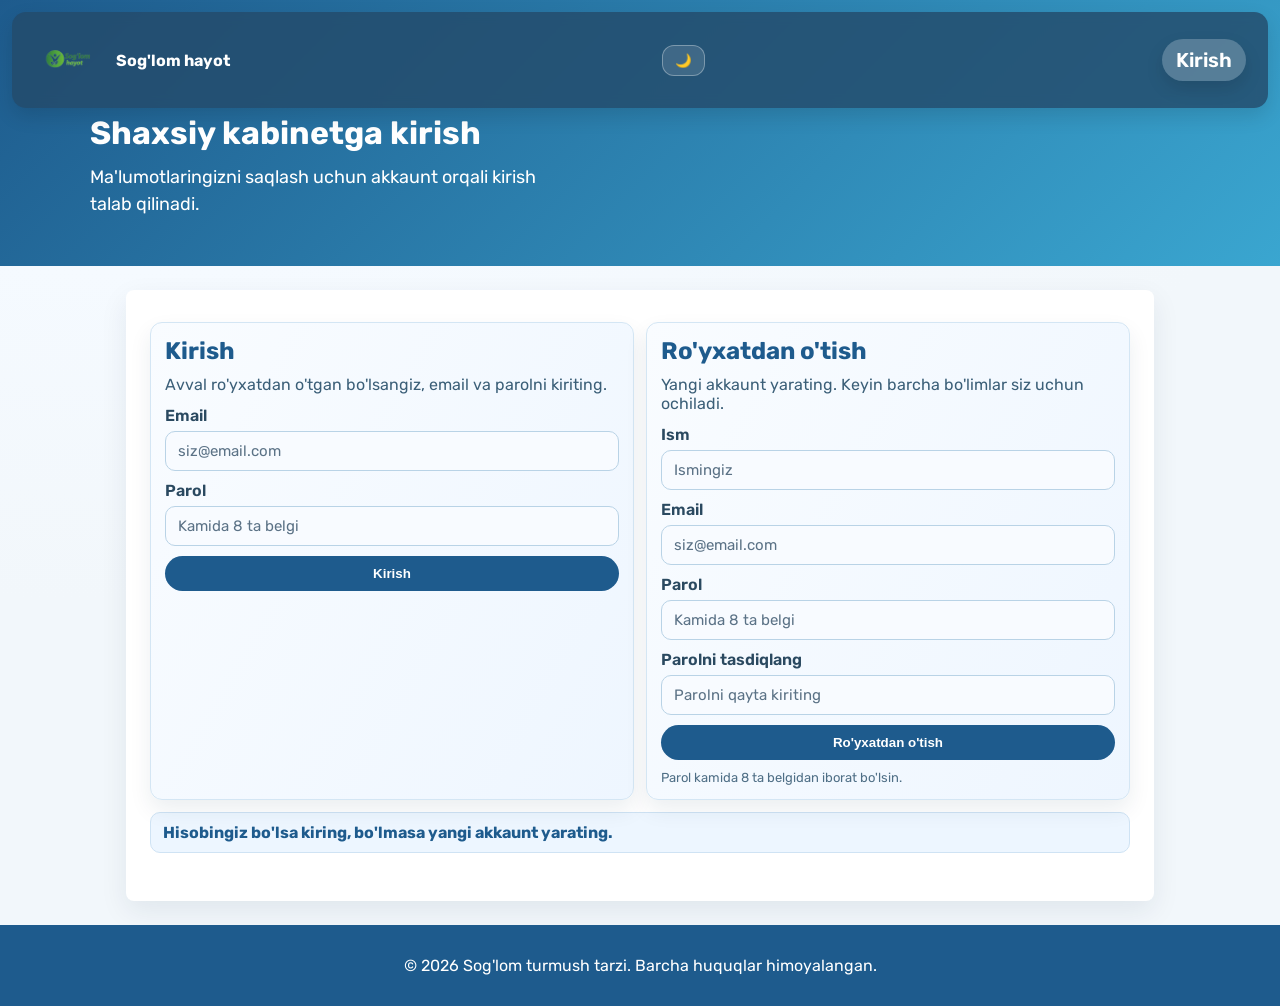
==== index.html @ 920c6bd7 "Initial commit: Sog'lom turmush tarzi veb-sayti" ====
﻿<!DOCTYPE html>
<html lang="uz">
<head>
    <meta charset="UTF-8">
    <meta name="viewport" content="width=device-width, initial-scale=1">
    <meta name="description" content="Sog'lom hayot uchun ovqatlanish, mashq, uyqu va kundalik odatlar bo'yicha amaliy yo'l-yo'riqlar.">
    <link rel="icon" href="images/logotip.png">
    <title>Sog'lom turmush tarzi</title>
    <link rel="stylesheet" href="css/style.css">
</head>
<body>

<!-- Header -->
<header class="hero-header">
    <nav class="navbar" aria-label="Asosiy navigatsiya">
        <a class="logo" href="index.html">
    <img class="logo-icon" src="images/logotip.png" alt="Sog'lom hayot">
    <span>Sog'lom hayot</span>
</a>
        <ul class="nav-links">
            <li><a href="maqsad.html">Maqsad</a></li>
            <li><a href="ovqatlanish.html">Ovqatlanish</a></li>
        <li><a href="mashqlar.html">Mashqlar</a></li>
        <li><a href="rejim.html">Rejim</a></li>
        <li><a href="aloqa.html">Aloqa</a></li>
    </ul>
</nav>
    <div class="hero-inner">
        <img class="header-logo" src="images/logotip.png" alt="Sog'lom turmush tarzi">
        <div class="hero-text">
            <h1>Salom! Sizga sog'lom turmush tarzini tanlashda yordam beramiz</h1>
            <p>Bu yerda siz ovqatlanish, mashqlar, uyqu rejimi va kundalik odatlarni tartibga solish bo'yicha aniq tavsiyalar topasiz.</p>
        </div>
    </div>
</header>

<!-- Hero / Kirish boâ€˜limi -->
<section class="hero">
    <h2>Bugundan sog'lom odatlarni boshlang</h2>
    <p>Qisqa, aniq va amaliy tavsiyalar orqali ovqatlanish, mashq, uyqu va kundalik rejimni bosqichma-bosqich yaxshilang.</p>
</section>

<!-- Personalizatsiya -->
<section class="personalize" id="personalize">
    <div class="personalize-head">
        <h2>Shaxsiy yo'l-yo'riq</h2>
        <p>Kundalik imkoniyatingizga qarab mini-reja tuzib beramiz.</p>
    </div>
    <form id="profileForm" class="profile-form">
        <label>
            Faollik darajasi
            <select id="pfActivity" required>
                <option value="low">Kam harakat</option>
                <option value="medium" selected>O'rtacha</option>
                <option value="high">Yuqori</option>
            </select>
        </label>
        <label>
            Asosiy maqsad
            <select id="pfGoal" required>
                <option value="general">Umumiy sog'liq</option>
                <option value="weight">Vazn nazorati</option>
                <option value="stamina">Chidamlilik</option>
                <option value="stress">Stressni kamaytirish</option>
            </select>
        </label>
        <label>
            Kunlik vaqt (daq.)
            <select id="pfMinutes" required>
                <option value="20">10-20</option>
                <option value="35" selected>20-40</option>
                <option value="50">40-60</option>
            </select>
        </label>
        <label>
            Mashq muhiti
            <select id="pfPlace" required>
                <option value="home" selected>Uy / hovli</option>
                <option value="outdoor">Ko'chada</option>
                <option value="gym">Zal</option>
            </select>
        </label>
        <button type="submit">Mini-rejani ko'rish</button>
    </form>
    <div id="profileResult" class="profile-result" aria-live="polite"></div>
</section>

<section class="quick-wins">
    <h2>Bugungi 3 qadam</h2>
    <p>Kichik harakatlar katta natija beradi. Belgilang va bajarilganini saqlang.</p>
    <ul class="quick-wins-list">
        <li><label><input type="checkbox" data-win="steps"> 10 000 qadam</label></li>
        <li><label><input type="checkbox" data-win="water"> 7-8 stakan suv</label></li>
        <li><label><input type="checkbox" data-win="move"> 20 daqiqa tez yurish/yengil mashq</label></li>
    </ul>
    <p id="quickWinsStatus" class="quick-wins-status" aria-live="polite"></p>
</section>

<section class="challenge">
    <div class="challenge-head">
        <h2>7 kunlik challenge</h2>
        <p>3 oddiy vazifa: suv, qadam, uyqu. Belgilang va ketma-ketlikni saqlang.</p>
    </div>
    <div class="challenge-body">
        <ul class="challenge-list" id="challengeList">
            <li><label><input type="checkbox" data-ch="water"> 6-8 stakan suv</label></li>
            <li><label><input type="checkbox" data-ch="steps"> 8 000+ qadam</label></li>
            <li><label><input type="checkbox" data-ch="sleep"> 7+ soat uyqu</label></li>
        </ul>
        <p id="challengeStatus" class="challenge-status" aria-live="polite"></p>
        <p class="challenge-note">Ketma-ketlik faqat bugungi kun uchun saqlanadi; har kuni qayta belgilang.</p>
    </div>
</section>

<section class="self-note">
    <h2>O'zimga xat</h2>
    <p>Motivatsiya uchun qisqa xat yozing. Ma'lumot faqat shu qurilmada saqlanadi.</p>
    <form id="selfNoteForm" class="self-note-form">
        <textarea id="selfNoteText" rows="4" placeholder="Masalan: Nega boshlaganingizni eslating..." required></textarea>
        <button type="submit">Saqlash</button>
    </form>
    <p id="selfNoteStatus" class="self-note-status" aria-live="polite"></p>
</section>

<section class="home-stats">
    <h2>Asosiy yo'nalishlar</h2>
    <div class="stats-grid">
        <article class="stat-card">
            <strong>4 ta</strong>
            <span>Asosiy bo'lim: maqsad, ovqatlanish, mashqlar, rejim</span>
        </article>
        <article class="stat-card">
            <strong>Kundalik</strong>
            <span>Qo'llashga mos kichik qadamlar va tavsiyalar</span>
        </article>
        <article class="stat-card">
            <strong>Shaxsiy</strong>
            <span>Kalkulyator va trackerlar orqali individual yo'nalish</span>
        </article>
    </div>
</section>

<!-- Sayt haqida -->
<section class="about">
    <h2>Sayt haqida</h2>
    <p>
        Ushbu sayt sog'lom turmush tarzini kengroq tushunishingiz va hayotingizni yaxshilashga yordam berish uchun yaratilgan.
        Bu yerda foydalanuvchilar to'g'ri ovqatlanish, samarali mashqlar, kuchli rejim va boshqariladigan stress haqida aniq,
        amaliy tavsiyalar oladilar.
    </p>
    <p>
        Saytning foydali tomoni shundaki, u nafaqat motivatsiya beradi, balki kundalik hayotingizga qo'llash mumkin bo'lgan
        oddiy va real qadamlarni ham ko'rsatadi. Maqsad, ovqatlanish, mashqlar va rejim bo'limlari orqali siz o'zingiz uchun mos
        rejani tanlashingiz, sog'lom odatlarni shakllantirishingiz va o'z natijalaringizni kuzatishingiz mumkin.
    </p>
    <p>
        Ushbu platformadan foydalanishning asosiy sabablari:
        foydangiz uchun zarur bo'lgan ma'lumotlar bitta joyda jamlangan,
        muntazam yondashuv yordamida energiya, kayfiyat va uyqu sifati yaxshilanadi,
        stress kamayadi va sog'likni nazorat qilish osonlashadi.
    </p>
</section>

<!-- Saytning imkoniyatlari -->
<section class="features">
    <h2>Tezkor bo'limlar</h2>
    <div class="quick-grid">
        <a class="quick-card" href="maqsad.html">
            <h3>Maqsad</h3>
            <p>Shiorlar, baholash va motivatsiya vositalari.</p>
        </a>
        <a class="quick-card" href="ovqatlanish.html">
            <h3>Ovqatlanish</h3>
            <p>Katta ovqat bazasi, kaloriya va porsiya hisoblari.</p>
        </a>
        <a class="quick-card" href="mashqlar.html">
            <h3>Mashqlar</h3>
            <p>Kundalik mashq ketma-ketligi va yugurish trekeri.</p>
        </a>
        <a class="quick-card" href="rejim.html">
            <h3>Rejim</h3>
            <p>Kunlik reja va shaxsiy vazifalarni boshqarish.</p>
        </a>
    </div>
</section>

<!-- Sayt maqsadi -->
<section class="goal">
    <h2>Saytning maqsadi</h2>
    <p>
        Yoshlar va keng jamoatchilik orasida sog'lom turmush tarzini targ'ib qilish,
        foydali odatlarni shakllantirish va sog'liqni mustahkamlash.
    </p>
    <div class="cta-row">
        <a href="ovqatlanish.html">Ovqatlanishni boshlash</a>
        <a href="mashqlar.html">Bugungi mashqni tanlash</a>
    </div>
</section>

<!-- Footer -->
<footer>
    <p>&copy; 2026 Sog'lom turmush tarzi. Barcha huquqlar himoyalangan.</p>
    <p class="trust-note">Ma'lumotlaringiz faqat qurilmangizda saqlanadi, hech qayerga yuborilmaydi.</p>
</footer>

<script src="js/auth.js"></script>
<script>
    Auth.requireAuth();
    Auth.mountNavbarAuth();
    Auth.markActiveNav();

    // Quick wins
    (function () {
        const storageKey = "soglom_quick_wins";
        const statusEl = document.getElementById("quickWinsStatus");
        const checks = document.querySelectorAll("[data-win]");
        if (!checks.length) return;
        function safeRead() {
            try {
                return JSON.parse(localStorage.getItem(storageKey) || "{}");
            } catch (error) {
                statusEl.textContent = "Brauzer saqlashga ruxsat bermadi.";
                return {};
            }
        }
        function safeWrite(data) {
            try {
                localStorage.setItem(storageKey, JSON.stringify(data));
            } catch (error) {
                statusEl.textContent = "Mahalliy saqlash o'chirilgan.";
            }
        }
        const saved = safeRead();
        checks.forEach((c) => {
            c.checked = !!saved[c.dataset.win];
            c.addEventListener("change", () => {
                saved[c.dataset.win] = c.checked;
                safeWrite(saved);
                const done = Object.values(saved).filter(Boolean).length;
                statusEl.textContent = done === checks.length ? "Zo'r! Bugungi reja bajarildi." : `${done}/${checks.length} bajarildi.`;
            });
        });
        const done = Object.values(saved).filter(Boolean).length;
        statusEl.textContent = done ? `${done}/${checks.length} bajarildi.` : "Boshladik!";
    })();

    // Personalizatsiya
    (function () {
        const form = document.getElementById("profileForm");
        const resultEl = document.getElementById("profileResult");
        if (!form || !resultEl) return;
        const storageKey = "soglom_profile";

        function safeRead() {
            try {
                return JSON.parse(localStorage.getItem(storageKey) || "null");
            } catch {
                return null;
            }
        }
        function safeWrite(data) {
            try {
                localStorage.setItem(storageKey, JSON.stringify(data));
            } catch {
                /* saqlash bloklangan bo'lsa jim turamiz */
            }
        }

        const buckets = {
            office: {
                title: "Ofis/uy sharoiti, vaqt kam",
                wins: ["Har 60 daqiqada 2 daqiqa yurish/cho'zilish", "10-12kq suv (1 stakan har soat)", "Kechqurun 5 daqiqa nafas mashqi"],
                focus: "20-30 daqiqa uy mashqlari va stol yonida stretching",
                links: ["mashqlar.html", "rejim.html"]
            },
            runner: {
                title: "Chidamlilik va yugurish",
                wins: ["Interval yugurish 15-25 daqiqa", "5 daqiqa kuch bloki (squat/push-up)", "Suv va elektrolit balansini kuzatish"],
                focus: "Haftasiga 4 kun yugurish + kuch bloki",
                links: ["mashqlar.html", "ovqatlanish.html"]
            },
            weight: {
                title: "Vazn nazorati",
                wins: ["Har ovqatda oqsil + sabzavot", "Shirinlikni haftada 2 martadan oshirmaslik", "20-30 daqiqa tez yurish/yengil yugurish"],
                focus: "Kaloriya nazorati + barqaror yurish",
                links: ["ovqatlanish.html", "mashqlar.html"]
            },
            stress: {
                title: "Stressni kamaytirish",
                wins: ["Kechqurun 10 daqiqa nafas/meditatsiya", "Ertalab 8-10 daqiqa cho'zilish", "Uyqudan 1 soat oldin ekran yo'q"],
                focus: "Yengil kardio + cho'zilish + uyqu gigiyenasi",
                links: ["rejim.html", "mashqlar.html"]
            },
            general: {
                title: "Umumiy sog'liq",
                wins: ["7-8 soat uyqu", "Kuniga 7-8 stakan suv", "Kundalik 25-35 daqiqa aralash mashq"],
                focus: "Muvozanatli ovqatlanish va aralash yuklama",
                links: ["maqsad.html", "ovqatlanish.html", "mashqlar.html"]
            }
        };

        function pickProfile(data) {
            const minutes = Number(data.minutes || 35);
            const goal = data.goal;
            const activity = data.activity;
            if (goal === "weight") return "weight";
            if (goal === "stamina" && minutes >= 30) return "runner";
            if (goal === "stress") return "stress";
            if (activity === "low" && minutes <= 25) return "office";
            return "general";
        }

        function render(profileKey, data) {
            const p = buckets[profileKey] || buckets.general;
            const list = p.wins.map((w) => `<li>${w}</li>`).join("");
            const links = p.links
                .map((href) => `<a class="profile-link" href="${href}">${href.replace(".html", "")}</a>`)
                .join(" ");
            resultEl.innerHTML =
                `<div class="profile-card">` +
                `<p class="profile-badge">${p.title}</p>` +
                `<p><strong>Asosiy fokus:</strong> ${p.focus}</p>` +
                `<p><strong>Bugungi mini-maqsadlar:</strong></p>` +
                `<ul>${list}</ul>` +
                `<p class="profile-links">${links}</p>` +
                `</div>`;
        }

        const saved = safeRead();
        if (saved) {
            form.pfActivity.value = saved.activity;
            form.pfGoal.value = saved.goal;
            form.pfMinutes.value = saved.minutes;
            form.pfPlace.value = saved.place;
            render(saved.profile, saved);
        }

        form.addEventListener("submit", (e) => {
            e.preventDefault();
            const data = {
                activity: form.pfActivity.value,
                goal: form.pfGoal.value,
                minutes: form.pfMinutes.value,
                place: form.pfPlace.value
            };
            const profile = pickProfile(data);
            const payload = { ...data, profile };
            safeWrite(payload);
            render(profile, data);
        });
    })();

    // 7 kunlik challenge (kunlik reset)
    (function () {
        const list = document.getElementById("challengeList");
        const statusEl = document.getElementById("challengeStatus");
        if (!list || !statusEl) return;
        const key = "soglom_challenge_today";

        function todayKey() {
            const d = new Date();
            return `${d.getFullYear()}-${String(d.getMonth() + 1).padStart(2, "0")}-${String(d.getDate()).padStart(2, "0")}`;
        }

        function safeRead() {
            try {
                return JSON.parse(localStorage.getItem(key) || "null");
            } catch {
                return null;
            }
        }
        function safeWrite(data) {
            try {
                localStorage.setItem(key, JSON.stringify(data));
            } catch {
                /* ignore */
            }
        }

        const saved = safeRead();
        const today = todayKey();
        const state = saved && saved.date === today ? saved.data : {};

        const items = list.querySelectorAll("[data-ch]");
        function render() {
            const done = Object.values(state).filter(Boolean).length;
            statusEl.textContent = done === items.length ? "Zo'r! Bugungi challenge bajarildi." : `${done}/${items.length} bajarildi.`;
        }
        items.forEach((item) => {
            item.checked = !!state[item.dataset.ch];
            item.addEventListener("change", () => {
                state[item.dataset.ch] = item.checked;
                safeWrite({ date: today, data: state });
                render();
            });
        });
        render();
    })();

    // O'zimga xat
    (function () {
        const form = document.getElementById("selfNoteForm");
        const textEl = document.getElementById("selfNoteText");
        const statusEl = document.getElementById("selfNoteStatus");
        if (!form || !textEl || !statusEl) return;
        const key = "soglom_self_note";
        try {
            const saved = localStorage.getItem(key);
            if (saved) {
                textEl.value = saved;
                statusEl.textContent = "Saqlangan xat yuklandi.";
            }
        } catch {
            statusEl.textContent = "Mahalliy saqlash o'chirilgan.";
        }
        form.addEventListener("submit", (e) => {
            e.preventDefault();
            try {
                localStorage.setItem(key, textEl.value.trim());
                statusEl.textContent = "Saqlandi.";
            } catch {
                statusEl.textContent = "Saqlash imkoni yo'q.";
            }
        });
    })();
</script>
</body>
</html>
---- css/style.css ----
/* Umumiy uslublar */
@import url('https://fonts.googleapis.com/css2?family=Rubik:wght@400;600;700&display=swap');

body {
    font-family: "Rubik", Arial, sans-serif;
    margin: 0;
    padding-top: 0;
    background: radial-gradient(1200px 600px at 10% 0%, #eaf3fb 0%, #f5faff 45%, #f2f7fb 100%);
    color: #1c2a36;
}

.theme-dark body,
body.theme-dark {
    background: #0f1824;
    color: #f1f5f9;
}

.theme-dark section,
body.theme-dark section {
    background-color: #121e2b;
    box-shadow: 0 10px 28px rgba(0, 0, 0, 0.4);
    border-color: #1f2d3a;
}

.theme-dark header,
body.theme-dark header {
    background: linear-gradient(135deg, #143b60, #0f2a46);
}

.theme-dark .hero,
body.theme-dark .hero {
    background: linear-gradient(120deg, #1b2c42 0%, #152232 100%);
}

.theme-dark footer,
body.theme-dark footer {
    background-color: #102036;
}

header {
    background: linear-gradient(135deg, #1e5b8d, #3aa6d0);
    color: white;
    padding: 90px 20px 32px;
    text-align: center;
    position: relative;
    overflow: hidden;
}

header h1 {
    margin: 38px 0 0;
}

.hero-header {
    padding: 90px 20px 48px;
}

.hero-inner {
    max-width: 1100px;
    margin: 0 auto;
    display: grid;
    grid-template-columns: 1fr 1.2fr;
    gap: 28px;
    align-items: center;
    padding-top: 24px;
    text-align: left;
}

.header-logo {
    width: 480px;
    height: auto;
    display: inline-block;
    filter: drop-shadow(0 8px 18px rgba(0, 0, 0, 0.18));
}

.hero-text h1 {
    margin: 0 0 12px;
    font-size: 32px;
}

.hero-text p {
    margin: 0;
    font-size: 18px;
    line-height: 1.5;
}

/* NAVBAR */
.navbar {
    display: flex;
    justify-content: space-between;
    align-items: center;
    background-color: rgba(36, 75, 107, 0.82);
    padding: 12px 22px;
    box-shadow: 0 8px 20px rgba(0, 0, 0, 0.12);
    position: absolute;
    top: 12px;
    left: 12px;
    right: 12px;
    margin: 0;
    border-radius: 14px;
    backdrop-filter: blur(6px);
}

.logo {
    display: flex;
    align-items: center;
    color: white;
    font-weight: 700;
    gap: 10px;
    text-decoration: none;
}

.logo-icon {
    width: 72px;
    height: auto;
}

.nav-links {
    list-style: none;
    display: flex;
    margin: 0;
    padding: 0;
    align-items: center;
}

.nav-theme-toggle {
    border: 1px solid rgba(255, 255, 255, 0.32);
    border-radius: 12px;
    padding: 7px 12px;
    background: rgba(255, 255, 255, 0.12);
    color: #fff;
    font-weight: 700;
    cursor: pointer;
    margin-right: 10px;
}

.nav-theme-toggle:hover {
    background: rgba(255, 255, 255, 0.18);
}

.nav-toggle {
    display: none;
    flex-direction: column;
    gap: 5px;
    width: 44px;
    height: 44px;
    justify-content: center;
    align-items: center;
    border: 1px solid rgba(255, 255, 255, 0.32);
    border-radius: 12px;
    background: rgba(255, 255, 255, 0.1);
    cursor: pointer;
    box-shadow: 0 6px 14px rgba(0, 0, 0, 0.12);
}

.nav-toggle span {
    display: block;
    width: 22px;
    height: 2px;
    background: #fff;
    border-radius: 2px;
}

.nav-links li {
    margin-left: 15px;
}

.nav-links a {
    text-decoration: none;
    color: white;
    font-weight: 600;
    font-size: 20px;
    padding: 9px 14px;
    border-radius: 999px;
    transition: background-color 0.2s ease, transform 0.2s ease;
}

.nav-links a:hover {
    background-color: rgba(255, 255, 255, 0.16);
    transform: translateY(-1px);
}

.nav-links a.active {
    background-color: rgba(255, 255, 255, 0.22);
    box-shadow: 0 8px 18px rgba(0, 0, 0, 0.12);
}


.nav-user-badge {
    display: inline-flex;
    align-items: center;
    padding: 7px 12px;
    border-radius: 999px;
    background: rgba(255, 255, 255, 0.15);
    border: 1px solid rgba(255, 255, 255, 0.22);
    color: #fff;
    font-weight: 700;
    line-height: 1;
    box-shadow: 0 6px 14px rgba(0, 0, 0, 0.12);
}

.nav-logout-btn {
    border: 1px solid rgba(255, 255, 255, 0.42);
    border-radius: 999px;
    padding: 7px 12px;
    background: rgba(255, 255, 255, 0.96);
    color: #1b527d;
    font-weight: 700;
    cursor: pointer;
    line-height: 1;
    box-shadow: 0 6px 14px rgba(0, 0, 0, 0.12);
    transition: background-color 0.2s ease, transform 0.2s ease, box-shadow 0.2s ease;
}

.nav-logout-btn:hover {
    background: #e7f3ff;
    transform: translateY(-1px);
    box-shadow: 0 8px 18px rgba(0, 0, 0, 0.16);
}

#authNavItem {
    display: inline-flex;
    align-items: center;
    gap: 8px;
}

.hero {
    background: linear-gradient(120deg, #e9f3ff 0%, #d8ecfb 100%);
    padding: 32px 24px;
    text-align: center;
}
.hero h2 {
    margin-bottom: 10px;
    font-size: 32px;
}

.hero p {
    font-size: 18px;
    max-width: 760px;
    margin: 0 auto;
}

/* Form controls: umumiy ko'rinish va fokus kontrasti */
input,
select,
textarea {
    color: #123250;
}

input:focus,
select:focus,
textarea:focus {
    outline: 2px solid #1e5b8d;
    outline-offset: 1px;
    border-color: #1e5b8d;
}

input::placeholder,
textarea::placeholder {
    color: #5b7286;
}

body.theme-dark input,
body.theme-dark select,
body.theme-dark textarea {
    color: #e8edf5;
}

body.theme-dark input:focus,
body.theme-dark select:focus,
body.theme-dark textarea:focus {
    outline: 2px solid #5cb6ff;
    border-color: #5cb6ff;
}

body.theme-dark input::placeholder,
body.theme-dark textarea::placeholder {
    color: #9bb0c9;
}

body.theme-dark .hero h2,
body.theme-dark .hero p {
    color: #e8edf5;
}

/* About / Features / Goal */
section {
    padding: 32px 24px;
    margin: 24px auto;
    background-color: white;
    border-radius: 8px;
    max-width: 980px;
    box-shadow: 0 10px 28px rgba(13, 44, 64, 0.08);
}

section h2 {
    margin-bottom: 10px;
    color: #1e5b8d;
}

section ul {
    padding-left: 20px;
}

section ul li {
    margin-bottom: 5px;
}

/* Personalizatsiya bloki */
.personalize {
    background: linear-gradient(120deg, #f7fbff, #eef5ff);
}
.personalize-head p {
    margin: 6px 0 12px;
    color: #35576f;
}
.profile-form {
    display: grid;
    grid-template-columns: repeat(2, minmax(220px, 1fr));
    gap: 12px;
    margin-bottom: 12px;
}
.profile-form button {
    grid-column: 1 / -1;
    justify-self: start;
    border: none;
    border-radius: 999px;
    padding: 11px 18px;
    background: linear-gradient(135deg, #1e5b8d, #2a7db7);
    color: #fff;
    font-weight: 700;
    cursor: pointer;
}
.profile-result {
    min-height: 80px;
}
.profile-card {
    padding: 14px;
    border: 1px solid #d1e4f3;
    border-radius: 12px;
    background: #fff;
    box-shadow: 0 8px 18px rgba(16, 52, 77, 0.08);
}
.profile-card ul {
    margin: 6px 0 10px;
    padding-left: 18px;
}
.profile-badge {
    display: inline-block;
    margin: 0 0 6px;
    padding: 6px 10px;
    border-radius: 999px;
    background: #e6f1fb;
    color: #1e5b8d;
    font-weight: 700;
}
.profile-links {
    display: flex;
    gap: 8px;
    flex-wrap: wrap;
}
.profile-link {
    display: inline-block;
    padding: 6px 10px;
    border-radius: 999px;
    background: #1e5b8d;
    color: #fff;
    text-decoration: none;
    font-weight: 700;
}
.profile-link:hover {
    background: #16486f;
}

/* Mashq reja bloki */
.workout-plan {
    background: #f7fbff;
}
.workout-form {
    display: grid;
    grid-template-columns: repeat(2, minmax(220px, 1fr));
    gap: 12px;
    margin: 10px 0 12px;
}
.wp-lowimpact {
    display: flex;
    align-items: center;
    gap: 8px;
    font-weight: 600;
    color: #2f4b63;
}
.workout-form button {
    grid-column: 1 / -1;
    border: none;
    border-radius: 999px;
    padding: 10px 16px;
    background: linear-gradient(135deg, #1e5b8d, #2a7db7);
    color: #fff;
    font-weight: 700;
    cursor: pointer;
}
.workout-result {
    min-height: 90px;
}
.workout-card {
    padding: 14px;
    border: 1px solid #d4e5f3;
    border-radius: 12px;
    background: #fff;
    box-shadow: 0 8px 18px rgba(16, 52, 77, 0.08);
}

/* Safety */
.safety {
    background: #fff8f3;
}
.safety-list {
    margin: 8px 0 8px;
    padding-left: 20px;
    color: #3c2a1f;
}
.safety-note {
    margin: 0;
    font-weight: 700;
    color: #8b3b1e;
}

.contact-list {
    list-style: none;
    padding-left: 0;
    margin: 0;
    display: grid;
    gap: 12px;
}

.contact-item {
    display: flex;
    align-items: center;
    flex-wrap: wrap;
    gap: 12px;
    padding: 12px 14px;
    border-radius: 14px;
    border: 1px solid #d9e7f5;
    background: linear-gradient(120deg, #f8fbff 0%, #eef6ff 100%);
    box-shadow: 0 8px 20px rgba(10, 48, 74, 0.08);
    transition: transform 0.2s ease, box-shadow 0.2s ease, border-color 0.2s ease;
}

.contact-item:hover {
    transform: translateY(-2px);
    border-color: #b8d3eb;
    box-shadow: 0 12px 24px rgba(10, 48, 74, 0.14);
}

.contact-icon {
    width: 38px;
    height: 38px;
    border-radius: 50%;
    display: inline-flex;
    align-items: center;
    justify-content: center;
    color: #fff;
    box-shadow: 0 8px 18px rgba(0, 0, 0, 0.16);
    transition: transform 0.2s ease, box-shadow 0.2s ease;
}

.contact-icon svg {
    width: 18px;
    height: 18px;
    fill: currentColor;
}

.contact-item:hover .contact-icon {
    transform: translateY(-2px) scale(1.04);
    box-shadow: 0 10px 22px rgba(0, 0, 0, 0.22);
}

.contact-label {
    min-width: 90px;
    font-weight: 700;
    color: #244b6b;
}

.contact-link {
    color: #125184;
    font-weight: 600;
    text-decoration: none;
    border-bottom: 1px solid transparent;
    overflow-wrap: anywhere;
    transition: color 0.2s ease, border-color 0.2s ease;
}

.contact-link:hover {
    color: #0a3d66;
    border-color: #0a3d66;
}

body.theme-dark .contact-link {
    color: #8ecbff;
}
body.theme-dark .contact-link:hover {
    color: #b8dfff;
    border-color: #b8dfff;
}

.email-icon {
    background: linear-gradient(135deg, #ef4444, #f97316);
}

.telegram-icon {
    background: linear-gradient(135deg, #27a5e7, #1d77d4);
}

.instagram-icon {
    background: linear-gradient(135deg, #f9ce34, #ee2a7b 52%, #6228d7);
}

.feedback-section {
    max-width: 980px;
}

.feedback-intro {
    margin-bottom: 14px;
    color: #34566f;
}

.feedback-form {
    display: grid;
    grid-template-columns: repeat(2, minmax(220px, 1fr));
    gap: 12px;
}

.feedback-form label {
    display: flex;
    flex-direction: column;
    gap: 6px;
    font-weight: 600;
    color: #27475f;
}

.feedback-form input,
.feedback-form select,
.feedback-form textarea {
    border: 1px solid #bad2e5;
    border-radius: 10px;
    padding: 10px 12px;
    font-size: 15px;
    font-family: inherit;
    background: #f8fbff;
}

.feedback-form textarea {
    resize: vertical;
    min-height: 130px;
}

body.theme-dark input,
body.theme-dark select,
body.theme-dark textarea {
    background: #0f1b29;
    color: #e8edf5;
    border-color: #2c3d52;
}
body.theme-dark input::placeholder,
body.theme-dark textarea::placeholder {
    color: #9bb0c9;
}

.feedback-full {
    grid-column: 1 / -1;
}

.feedback-form button {
    border: none;
    border-radius: 999px;
    padding: 11px 20px;
    background: linear-gradient(135deg, #1e5b8d, #2d84bf);
    color: #fff;
    font-size: 15px;
    font-weight: 700;
    cursor: pointer;
    justify-self: start;
}

.feedback-form button:hover {
    background: linear-gradient(135deg, #184a70, #246da0);
}

.feedback-note {
    margin-top: 12px;
    color: #48697f;
    font-size: 14px;
}

.feedback-status {
    margin-top: 8px;
    font-weight: 700;
    color: #1f6a34;
}

.daily-sample-list {
    list-style: none;
    padding: 0;
    margin: 0;
    display: grid;
    gap: 10px;
}

.daily-sample-list li {
    display: flex;
    align-items: center;
    gap: 10px;
    padding: 10px 12px;
    border: 1px solid #d7e7f4;
    border-radius: 12px;
    background: #f7fbff;
}

.time-chip {
    display: inline-block;
    min-width: 88px;
    text-align: center;
    padding: 4px 8px;
    border-radius: 999px;
    font-size: 13px;
    font-weight: 700;
    color: #1e5b8d;
    background: #e6f1fb;
}

body.theme-dark .time-chip {
    background: #1c2d42;
    color: #cfe7ff;
}

.day-planner {
    max-width: 980px;
}

.day-task-form {
    display: grid;
    grid-template-columns: repeat(2, minmax(220px, 1fr));
    gap: 12px;
    margin-top: 10px;
}

.day-task-form label {
    display: flex;
    flex-direction: column;
    gap: 6px;
    font-weight: 600;
    color: #28495f;
}

.day-task-form input {
    border: 1px solid #b9d4e7;
    border-radius: 10px;
    padding: 10px 12px;
    font-size: 15px;
}

.day-task-form button {
    border: none;
    border-radius: 999px;
    padding: 10px 16px;
    font-weight: 700;
    cursor: pointer;
    background: #1e5b8d;
    color: white;
    align-self: end;
}

.day-task-form button:hover {
    background: #16486f;
}

.day-task-form .ghost-btn {
    background: #e7f1fb;
    color: #1d4f75;
}

.day-task-form .ghost-btn:hover {
    background: #d8e9f8;
}

.day-task-list {
    list-style: none;
    padding: 0;
    margin: 14px 0 0;
    display: grid;
    gap: 10px;
}

.day-task-item {
    display: flex;
    align-items: center;
    gap: 10px;
    padding: 10px 12px;
    border: 1px solid #d3e4f2;
    border-radius: 12px;
    background: #f8fbff;
}

.day-task-text {
    flex: 1;
}

.remove-task-btn {
    border: none;
    border-radius: 999px;
    padding: 7px 11px;
    background: #fce8e8;
    color: #963b3b;
    font-weight: 700;
    cursor: pointer;
}

.remove-task-btn:hover {
    background: #f8d6d6;
}

.day-task-empty {
    padding: 10px 12px;
    border-radius: 10px;
    background: #f3f8fd;
    color: #446177;
}

.day-task-status {
    margin-top: 10px;
    font-weight: 700;
    color: #1f6a34;
}

/* Uyqu va raqamli gigiyena */
.sleep-hygiene {
    background: #f7fbff;
}
.sleep-grid {
    display: grid;
    grid-template-columns: repeat(auto-fit, minmax(260px, 1fr));
    gap: 12px;
}
.sleep-card {
    padding: 12px;
    border: 1px solid #d4e5f3;
    border-radius: 12px;
    background: #fff;
    box-shadow: 0 8px 18px rgba(16, 52, 77, 0.08);
}
.sleep-card h3 {
    margin: 0 0 8px;
    color: #1e5b8d;
}
.sleep-list {
    list-style: none;
    padding: 0;
    margin: 6px 0 8px;
    display: grid;
    gap: 6px;
}
.sleep-list label {
    font-weight: 600;
    color: #2f4b63;
}
.sleep-note {
    margin: 0;
    color: #365a72;
    font-weight: 600;
}
.bedtime-label {
    display: flex;
    flex-direction: column;
    gap: 6px;
    font-weight: 600;
    color: #2f4b63;
}

.goal-progress {
    max-width: 980px;
}

.goal-progress-form {
    display: grid;
    grid-template-columns: repeat(2, minmax(220px, 1fr));
    gap: 12px;
    margin-top: 10px;
}

.goal-progress-form label {
    display: flex;
    flex-direction: column;
    gap: 6px;
    font-weight: 600;
    color: #2a4960;
}

.goal-progress-form input,
.goal-progress-form textarea {
    border: 1px solid #b9d3e6;
    border-radius: 10px;
    padding: 10px 12px;
    font-size: 15px;
    font-family: inherit;
    background: #f8fbff;
}

.goal-progress-form textarea {
    resize: vertical;
    min-height: 110px;
}

.goal-full {
    grid-column: 1 / -1;
}

.goal-progress-form button {
    border: none;
    border-radius: 999px;
    padding: 10px 18px;
    background: #1e5b8d;
    color: white;
    font-weight: 700;
    cursor: pointer;
    justify-self: start;
}

.goal-progress-form button:hover {
    background: #16486f;
}

.goal-progress-status {
    margin-top: 10px;
    font-weight: 700;
    color: #1f6a34;
}

.goal-calculator {
    max-width: 980px;
}

.goal-calc-form {
    display: grid;
    grid-template-columns: repeat(2, minmax(220px, 1fr));
    gap: 12px;
    margin-top: 10px;
}

.goal-calc-form label {
    display: flex;
    flex-direction: column;
    gap: 6px;
    font-weight: 600;
    color: #2a4960;
}

.goal-calc-form input,
.goal-calc-form select {
    border: 1px solid #b9d3e6;
    border-radius: 10px;
    padding: 10px 12px;
    font-size: 15px;
    font-family: inherit;
    background: #f8fbff;
}

.goal-calc-form button {
    border: none;
    border-radius: 999px;
    padding: 10px 18px;
    background: linear-gradient(135deg, #1e5b8d, #2a7db7);
    color: #fff;
    font-weight: 700;
    cursor: pointer;
    justify-self: start;
}

.goal-calc-form button:hover {
    background: linear-gradient(135deg, #16486f, #216496);
}

.goal-calc-result {
    margin-top: 14px;
    padding: 14px;
    border: 1px solid #d1e3f2;
    border-radius: 12px;
    background: linear-gradient(120deg, #f8fbff, #eef6ff);
}

.goal-calc-result p {
    margin: 0 0 10px;
}

.goal-calc-result ul {
    margin: 0;
    padding-left: 20px;
}

.goal-calc-result li {
    margin-bottom: 6px;
}

.weekly-review {
    max-width: 980px;
}

.weekly-review-form {
    display: grid;
    grid-template-columns: repeat(2, minmax(220px, 1fr));
    gap: 12px;
    margin-top: 10px;
}

.weekly-review-form label {
    display: flex;
    flex-direction: column;
    gap: 8px;
    font-weight: 600;
    color: #2a4960;
}

.weekly-review-form input[type="range"] {
    accent-color: #1e5b8d;
}

.review-value {
    display: inline-block;
    width: 34px;
    text-align: center;
    padding: 3px 6px;
    border-radius: 999px;
    background: #e6f1fb;
    color: #1e5b8d;
    font-weight: 700;
}

.weekly-review-form textarea {
    border: 1px solid #b9d3e6;
    border-radius: 10px;
    padding: 10px 12px;
    font-size: 15px;
    font-family: inherit;
    background: #f8fbff;
    resize: vertical;
    min-height: 100px;
}

.weekly-review-form button {
    border: none;
    border-radius: 999px;
    padding: 10px 18px;
    background: linear-gradient(135deg, #1e5b8d, #2a7db7);
    color: #fff;
    font-weight: 700;
    cursor: pointer;
    justify-self: start;
}

.weekly-review-form button:hover {
    background: linear-gradient(135deg, #16486f, #216496);
}

.weekly-review-result {
    margin-top: 14px;
    padding: 14px;
    border: 1px solid #d1e3f2;
    border-radius: 12px;
    background: linear-gradient(120deg, #f8fbff, #eef6ff);
}

.weekly-review-result p {
    margin: 0 0 8px;
}

.motivation-quote {
    margin: 8px 0 0;
    padding: 14px 16px;
    border-left: 4px solid #1e5b8d;
    border-radius: 10px;
    background: linear-gradient(120deg, #f3f9ff, #e9f4ff);
    color: #1f4562;
    font-size: 18px;
    font-weight: 600;
}

.quote-head {
    display: flex;
    align-items: center;
    justify-content: space-between;
    gap: 10px;
}

.quote-badge {
    display: inline-block;
    padding: 6px 10px;
    border-radius: 999px;
    background: #e4f1ff;
    color: #1e5b8d;
    font-size: 13px;
    font-weight: 700;
}

.quote-btn {
    border: none;
    border-radius: 999px;
    padding: 8px 14px;
    background: #1e5b8d;
    color: #fff;
    font-weight: 700;
    cursor: pointer;
}

.quote-btn:hover {
    background: #16486f;
}

.motivation-author {
    margin: 8px 0 0;
    color: #2f5876;
    font-weight: 600;
}

/* Dark mode: Maqsad sahifasi elementlari */
body.theme-dark .quote-head .quote-btn {
    background: #1f4f7a;
    color: #e8edf5;
}
body.theme-dark .quote-head .quote-btn:hover {
    background: #296493;
}
body.theme-dark .quote-badge {
    background: #1c2d42;
    color: #cfe7ff;
}
body.theme-dark .motivation-quote {
    background: linear-gradient(120deg, #152234, #101a29);
    border-left-color: #5cb6ff;
    color: #e8edf5;
}
body.theme-dark .motivation-author {
    color: #cfe0f5;
}
body.theme-dark .review-value {
    background: #1c2d42;
    color: #cfe7ff;
}
body.theme-dark .reward-actions .ghost-btn {
    background: #1c2d42;
    color: #cfe7ff;
}
body.theme-dark .reward-actions .ghost-btn:hover {
    background: #24374f;
}

.goal-intro {
    margin: 0 0 12px;
    color: #37586f;
}

.goal-pillars {
    display: grid;
    grid-template-columns: repeat(2, minmax(220px, 1fr));
    gap: 12px;
}

.goal-card {
    padding: 14px;
    border: 1px solid #d4e5f3;
    border-radius: 12px;
    background: linear-gradient(120deg, #f9fcff, #eef6ff);
    box-shadow: 0 8px 18px rgba(16, 52, 77, 0.08);
}

.goal-card h3 {
    margin: 0 0 8px;
    color: #1e5b8d;
    font-size: 18px;
}

.goal-card p {
    margin: 0 0 8px;
}

.goal-card-label {
    font-weight: 700;
    color: #234f71;
}

/* Dark mode general text */
body.theme-dark section h2 {
    color: #7cc7ff;
}
body.theme-dark section p,
body.theme-dark section li {
    color: #e8edf5;
}
body.theme-dark label {
    color: #e8edf5;
}
body.theme-dark input[type="range"] {
    accent-color: #5cb6ff;
}
body.theme-dark .goal-card-label {
    color: #9bd0ff;
}
body.theme-dark .stat-card,
body.theme-dark .goal-card,
body.theme-dark .calorie-card,
body.theme-dark .breakfast-card,
body.theme-dark .lunch-card,
body.theme-dark .dinner-card,
body.theme-dark .tracker-card,
body.theme-dark .run-recommendation,
body.theme-dark .nutrition-result,
body.theme-dark .goal-calc-result,
body.theme-dark .weekly-review-result,
body.theme-dark .reward-milestones .milestone,
body.theme-dark .status-panel,
body.theme-dark .contact-item,
body.theme-dark .daily-sample-list li,
body.theme-dark .day-task-item,
body.theme-dark .day-task-empty,
body.theme-dark .quick-card {
    background: #101a29;
    border-color: #24354a;
    color: #e8edf5;
}
body.theme-dark .day-task-empty {
    color: #c9d7e7;
}
body.theme-dark .day-task-form .ghost-btn {
    /* Qo'shish tugmasiga mos ko'rinish */
    background: #1e5b8d;
    color: #ffffff;
}
body.theme-dark .day-task-form .ghost-btn:hover {
    background: #246da0;
}
body.theme-dark .stat-card strong,
body.theme-dark .goal-card h3,
body.theme-dark .calorie-card h3,
body.theme-dark .breakfast-card h3,
body.theme-dark .lunch-card h3,
body.theme-dark .dinner-card h3,
body.theme-dark .tracker-card strong,
body.theme-dark .run-recommendation h3,
body.theme-dark .quick-card h3 {
    color: #7cc7ff;
}
body.theme-dark .quick-card p {
    color: #dfe7f3;
}
body.theme-dark .meal-kcal,
body.theme-dark .quote-badge,
body.theme-dark .time-chip {
    background: #142a3f;
    color: #cfe7ff;
}
body.theme-dark .personalize {
    background: #101a29;
}
body.theme-dark .profile-card {
    background: #0f1b29;
    border-color: #24354a;
}
body.theme-dark .profile-badge {
    background: #1c2d42;
    color: #cfe7ff;
}
body.theme-dark .profile-link {
    background: #1e5b8d;
    color: #fff;
}
body.theme-dark .workout-plan {
    background: #101a29;
}
body.theme-dark .workout-card {
    background: #0f1b29;
    border-color: #24354a;
}
body.theme-dark .sleep-hygiene {
    background: #101a29;
}
body.theme-dark .sleep-card {
    background: #0f1b29;
    border-color: #24354a;
}
body.theme-dark .sleep-list label,
body.theme-dark .sleep-note,
body.theme-dark .bedtime-label {
    color: #e8edf5;
}
body.theme-dark .calorie-note,
body.theme-dark .nutrition-warning,
body.theme-dark .health-advice-text,
body.theme-dark .goal-progress-status,
body.theme-dark .feedback-status,
body.theme-dark .day-task-status,
body.theme-dark .reward-status {
    background: #1c2d42;
    color: #e8edf5;
    border-left-color: #5cb6ff;
}

.reward-system {
    max-width: 980px;
}

.reward-top {
    margin-top: 10px;
    padding: 12px 14px;
    border: 1px solid #d1e4f3;
    border-radius: 12px;
    background: linear-gradient(120deg, #f8fbff, #eef6ff);
}
.reward-next {
    color: #365a72;
    font-weight: 600;
}

.reward-streak {
    margin: 0;
    font-size: 18px;
    color: #1f4562;
}

.reward-streak strong {
    color: #1e5b8d;
}

.reward-next {
    margin: 8px 0 0;
    color: #365a72;
    font-weight: 600;
}

.reward-actions {
    margin-top: 12px;
    display: flex;
    gap: 10px;
    flex-wrap: wrap;
}

.reward-actions button {
    border: none;
    border-radius: 999px;
    padding: 10px 16px;
    font-weight: 700;
    cursor: pointer;
    background: #1e5b8d;
    color: #fff;
}

.reward-actions button:hover {
    background: #16486f;
}

.reward-actions .ghost-btn {
    background: #e8f2fb;
    color: #1d4f75;
}

.reward-actions .ghost-btn:hover {
    background: #d8e9f8;
}

/* Energized card look */

.reward-milestones {
    list-style: none;
    margin: 14px 0 0;
    padding: 0;
    display: grid;
    gap: 8px;
}

.reward-milestones .milestone {
    padding: 10px 12px;
    border: 1px solid #d7e7f4;
    border-radius: 10px;
    background: #f9fcff;
    color: #37556d;
}

.reward-milestones .milestone.reached {
    border-color: #add4b5;
    background: #ecf9ef;
    color: #1f6a34;
}

.reward-status {
    margin-top: 10px;
    font-weight: 700;
    color: #1f6a34;
}

/* Dark mode: reward panel */
body.theme-dark .reward-top {
    background: #101a29;
    border-color: #24354a;
    color: #e8edf5;
}
body.theme-dark .reward-streak strong {
    color: #7cc7ff;
}
body.theme-dark .reward-next {
    color: #cfe7ff;
}
body.theme-dark .reward-milestones .milestone {
    background: #0f1b29;
    border-color: #24354a;
    color: #e8edf5;
}
body.theme-dark .reward-milestones .milestone.reached {
    background: #123323;
    border-color: #1f6a34;
    color: #c4f0d6;
}
body.theme-dark .reward-status {
    color: #7de0a5;
}

.calorie-intro {
    margin: 0 0 12px;
    color: #35576f;
}

.calorie-grid {
    display: grid;
    grid-template-columns: repeat(3, minmax(220px, 1fr));
    gap: 12px;
}

.calorie-card {
    border: 1px solid #d5e6f4;
    border-radius: 12px;
    background: linear-gradient(120deg, #f9fcff, #eef6ff);
    padding: 14px;
}

.calorie-card h3 {
    margin: 0 0 8px;
    color: #1e5b8d;
    font-size: 17px;
}

.calorie-card ul {
    margin: 0;
    padding-left: 18px;
}

.calorie-card li {
    margin-bottom: 6px;
}

.calorie-note {
    margin-top: 12px;
    padding: 10px 12px;
    border-left: 4px solid #d27b00;
    background: #fff7e8;
    color: #6a4200;
    font-weight: 600;
}

body.theme-dark .calorie-note {
    background: #101a29 !important;
    border-left-color: #5cb6ff !important;
    color: #e8edf5 !important;
}

/* Oxirgi eslatma (Qo'shimcha tavsiyalar) */
.tips-note {
    margin-top: 12px;
    padding: 10px 12px;
    border-left: 4px solid #d27b00;
    background: #fff7e8;
    color: #6a4200;
    font-weight: 600;
}
body.theme-dark .tips-note {
    background: #101a29 !important;
    border-left-color: #5cb6ff !important;
    color: #e8edf5 !important;
}

.nutrition-advisor {
    max-width: 980px;
}

.nutrition-form {
    margin-top: 10px;
    display: grid;
    grid-template-columns: repeat(3, minmax(220px, 1fr));
    gap: 12px;
}

.nutrition-form label {
    display: flex;
    flex-direction: column;
    gap: 6px;
    font-weight: 600;
    color: #2a4960;
}

.nutrition-form select {
    border: 1px solid #b9d3e6;
    border-radius: 10px;
    padding: 10px 12px;
    font-size: 15px;
    font-family: inherit;
    background: #f8fbff;
}

.nutrition-form button {
    border: none;
    border-radius: 999px;
    padding: 10px 16px;
    background: #1e5b8d;
    color: #fff;
    font-weight: 700;
    cursor: pointer;
    align-self: end;
}

.nutrition-form button:hover {
    background: #16486f;
}

.nutrition-result {
    margin-top: 14px;
    padding: 14px;
    border: 1px solid #d1e3f2;
    border-radius: 12px;
    background: linear-gradient(120deg, #f8fbff, #eef6ff);
}

.nutrition-result p {
    margin: 0 0 10px;
}

.nutrition-result ul {
    margin: 0;
    padding-left: 20px;
}

.nutrition-result li {
    margin-bottom: 6px;
}

.nutrition-warning {
    margin-top: 12px;
    padding: 10px 12px;
    border-left: 4px solid #cf5a4f;
    background: #fff2f0;
    color: #5b2f2a;
    font-weight: 600;
}
.medical-flag {
    margin-top: 6px;
    padding: 8px 10px;
    border-left: 4px solid #e09200;
    background: #fff9ec;
    color: #714400;
    font-weight: 700;
}

/* Menyu generator */
.menu-plan {
    background: #f8fbff;
}
.menu-form {
    display: grid;
    grid-template-columns: repeat(3, minmax(220px, 1fr));
    gap: 12px;
    margin: 10px 0 14px;
}
.menu-budget {
    display: flex;
    align-items: center;
    gap: 8px;
    font-weight: 600;
    color: #2f4b63;
}
.menu-form button {
    border: none;
    border-radius: 999px;
    padding: 10px 16px;
    background: #1e5b8d;
    color: #fff;
    font-weight: 700;
    justify-self: start;
}
.menu-grid {
    display: block;
}
.menu-week {
    display: grid;
    grid-template-columns: repeat(auto-fit, minmax(240px, 1fr));
    gap: 12px;
}
.menu-card {
    padding: 12px;
    border: 1px solid #d4e5f3;
    border-radius: 12px;
    background: #fff;
    box-shadow: 0 8px 18px rgba(16, 52, 77, 0.06);
}
.menu-card h3 {
    margin: 0 0 8px;
    color: #1e5b8d;
}
.menu-note {
    margin: 2px 0 6px;
    color: #3f5f78;
    font-size: 14px;
}

body.theme-dark .nutrition-warning {
    background: #101a29 !important;
    border-left-color: #5cb6ff !important;
    color: #e8edf5 !important;
}
body.theme-dark .medical-flag {
    background: #1a2434;
    border-left-color: #f2b94c;
    color: #ffe6b8;
}

.breakfast-intro {
    margin: 0 0 12px;
    color: #35576f;
}

.breakfast-grid {
    display: grid;
    grid-template-columns: repeat(2, minmax(220px, 1fr));
    gap: 12px;
}

.breakfast-card {
    border: 1px solid #d5e6f4;
    border-radius: 12px;
    background: linear-gradient(120deg, #f9fcff, #eef6ff);
    padding: 14px;
}

.breakfast-card h3 {
    margin: 0 0 8px;
    color: #1e5b8d;
    font-size: 17px;
}

.meal-kcal {
    display: inline-block;
    margin: 0 0 10px;
    padding: 4px 10px;
    border-radius: 999px;
    background: #e4f1ff;
    color: #1c4c72;
    font-size: 13px;
    font-weight: 700;
}

.breakfast-card ul {
    margin: 0;
    padding-left: 18px;
}

.breakfast-card li {
    margin-bottom: 6px;
}

.meal-note {
    margin: 8px 0 0;
    color: #2f5975;
    font-weight: 600;
}

.lunch-intro {
    margin: 0 0 12px;
    color: #35576f;
}

.lunch-grid {
    display: grid;
    grid-template-columns: repeat(2, minmax(220px, 1fr));
    gap: 12px;
}

.lunch-card {
    border: 1px solid #d5e6f4;
    border-radius: 12px;
    background: linear-gradient(120deg, #f9fcff, #eef6ff);
    padding: 14px;
}

.lunch-card h3 {
    margin: 0 0 8px;
    color: #1e5b8d;
    font-size: 17px;
}

.lunch-card ul {
    margin: 0;
    padding-left: 18px;
}

.lunch-card li {
    margin-bottom: 6px;
}

.dinner-intro {
    margin: 0 0 12px;
    color: #35576f;
}

.dinner-grid {
    display: grid;
    grid-template-columns: repeat(2, minmax(220px, 1fr));
    gap: 12px;
}

.dinner-card {
    border: 1px solid #d5e6f4;
    border-radius: 12px;
    background: linear-gradient(120deg, #f9fcff, #eef6ff);
    padding: 14px;
}

.dinner-card h3 {
    margin: 0 0 8px;
    color: #1e5b8d;
    font-size: 17px;
}

.dinner-card ul {
    margin: 0;
    padding-left: 18px;
}

.dinner-card li {
    margin-bottom: 6px;
}

.tips-intro {
    margin: 0 0 12px;
    color: #35576f;
}

.tips-list {
    list-style: none;
    padding: 0;
    margin: 0;
    display: grid;
    gap: 8px;
}

.tips-list li {
    padding: 10px 12px;
    border: 1px solid #d5e6f4;
    border-radius: 10px;
    background: linear-gradient(120deg, #f9fcff, #eef6ff);
}

.tips-note {
    margin-top: 12px;
    padding: 10px 12px;
    border-left: 4px solid #1e5b8d;
    background: #edf6ff;
    color: #224f72;
    font-weight: 600;
}

.food-analyzer {
    max-width: 980px;
}

.food-analyzer-form {
    margin-top: 10px;
    display: grid;
    grid-template-columns: repeat(3, minmax(220px, 1fr));
    gap: 12px;
}

.food-analyzer-form label {
    display: flex;
    flex-direction: column;
    gap: 6px;
    font-weight: 600;
    color: #2a4960;
}

.food-manual-note {
    margin-top: 2px;
    color: #56738b;
    font-size: 12px;
    font-weight: 500;
}

.food-analyzer-form input,
.food-analyzer-form select {
    border: 1px solid #b9d3e6;
    border-radius: 10px;
    padding: 10px 12px;
    font-size: 15px;
    font-family: inherit;
    background: #f8fbff;
}

.food-analyzer-form select:disabled {
    background: #edf3f8;
    color: #5c7488;
    cursor: not-allowed;
}

.food-analyzer-form button {
    border: none;
    border-radius: 999px;
    padding: 10px 16px;
    background: #1e5b8d;
    color: #fff;
    font-weight: 700;
    cursor: pointer;
    align-self: end;
}

.food-analyzer-form button:hover {
    background: #16486f;
}

.food-analyzer-form .ghost-btn {
    background: #e8f2fb;
    color: #1d4f75;
}

.food-analyzer-form .ghost-btn:hover {
    background: #d8e9f8;
}

.food-full {
    grid-column: 1 / -1;
}

.food-image-note {
    margin-top: 10px;
    color: #48697f;
    font-size: 14px;
}

.food-detect-status {
    margin-top: 8px;
    color: #1e5b8d;
    font-weight: 600;
}

.food-preview {
    display: none;
    margin-top: 10px;
    width: 100%;
    max-width: 380px;
    border-radius: 12px;
    border: 1px solid #d2e5f5;
    object-fit: cover;
}

.food-analyzer-result {
    margin-top: 14px;
    padding: 14px;
    border: 1px solid #d1e3f2;
    border-radius: 12px;
    background: linear-gradient(120deg, #f8fbff, #eef6ff);
}

.food-analyzer-result p {
    margin: 0 0 10px;
}

.food-analyzer-result ul {
    margin: 0;
    padding-left: 20px;
}

.food-analyzer-result li {
    margin-bottom: 6px;
}

.home-stats {
    max-width: 980px;
}

.stats-grid {
    display: grid;
    grid-template-columns: repeat(3, minmax(220px, 1fr));
    gap: 12px;
    margin-top: 10px;
}

.stat-card {
    border: 1px solid #d4e6f4;
    border-radius: 12px;
    background: linear-gradient(120deg, #f9fcff, #eef6ff);
    padding: 14px;
}

.stat-card strong {
    display: block;
    color: #1e5b8d;
    font-size: 22px;
    margin-bottom: 6px;
}

.stat-card span {
    color: #33566f;
}

.quick-grid {
    display: grid;
    grid-template-columns: repeat(2, minmax(220px, 1fr));
    gap: 12px;
}

.quick-card {
    display: block;
    text-decoration: none;
    border: 1px solid #d4e6f4;
    border-radius: 12px;
    background: linear-gradient(120deg, #f9fcff, #eef6ff);
    padding: 14px;
    transition: transform 0.2s ease, box-shadow 0.2s ease;
}

.quick-card:hover {
    transform: translateY(-2px);
    box-shadow: 0 10px 20px rgba(10, 48, 74, 0.12);
}

.quick-card h3 {
    margin: 0 0 8px;
    color: #1e5b8d;
}

.quick-card p {
    margin: 0;
    color: #35566f;
}

.cta-row {
    margin-top: 12px;
    display: flex;
    gap: 10px;
    flex-wrap: wrap;
}

.cta-row a {
    display: inline-block;
    text-decoration: none;
    border-radius: 999px;
    padding: 10px 16px;
    background: #1e5b8d;
    color: #fff;
    font-weight: 700;
}

.cta-row a:hover {
    background: #16486f;
}

.auth-section {
    max-width: 980px;
}

.auth-grid {
    display: grid;
    grid-template-columns: repeat(2, minmax(240px, 1fr));
    gap: 12px;
}

.auth-card {
    border: 1px solid #d4e6f4;
    border-radius: 12px;
    background: linear-gradient(120deg, #f9fcff, #eef6ff);
    padding: 14px;
    box-shadow: 0 10px 22px rgba(10, 48, 74, 0.08);
}

.auth-card h2 {
    margin: 0 0 10px;
    color: #1e5b8d;
}

.auth-subtitle {
    margin: 0 0 12px;
    color: #3b5f78;
}

.auth-form {
    display: grid;
    gap: 10px;
}

.auth-form label {
    display: flex;
    flex-direction: column;
    gap: 6px;
    font-weight: 600;
    color: #2a4960;
}

.auth-form input {
    border: 1px solid #b9d3e6;
    border-radius: 10px;
    padding: 10px 12px;
    font-size: 15px;
    font-family: inherit;
    background: #f8fbff;
}

.auth-form input:focus {
    outline: none;
    border-color: #76a9d2;
    box-shadow: 0 0 0 3px rgba(30, 91, 141, 0.15);
}

.auth-form button {
    border: none;
    border-radius: 999px;
    padding: 10px 16px;
    background: #1e5b8d;
    color: #fff;
    font-weight: 700;
    cursor: pointer;
}

.auth-form button:hover {
    background: #16486f;
}

.auth-hint {
    margin: 10px 0 0;
    color: #4f6f86;
    font-size: 13px;
}

/* Auth dark mode */
body.theme-dark .auth-card {
    background: #0f1b29;
    border-color: #24354a;
    box-shadow: 0 10px 22px rgba(0, 0, 0, 0.4);
}
body.theme-dark .auth-card h2 {
    color: #7cc7ff;
}
body.theme-dark .auth-subtitle {
    color: #cfe0f5;
}
body.theme-dark .auth-form label {
    color: #e8edf5;
}
body.theme-dark .auth-form input {
    background: #101a29;
    border-color: #24354a;
    color: #e8edf5;
}
body.theme-dark .auth-form input::placeholder {
    color: #9bb0c9;
}
body.theme-dark .auth-hint {
    color: #9bb0c9;
}

.auth-status {
    margin-top: 12px;
    font-weight: 700;
    color: #1e5b8d;
    padding: 10px 12px;
    border-radius: 10px;
    background: #edf6ff;
    border: 1px solid #cfe3f4;
}

.auth-status-success {
    color: #1f6a34;
    background: #edf9ef;
    border-color: #c8e7ce;
}

.auth-status-error {
    color: #8c2d2d;
    background: #fff0f0;
    border-color: #f3caca;
}
body.theme-dark .auth-status {
    color: #cfe0f5;
    background: #101a29;
    border-color: #24354a;
}
body.theme-dark .auth-status-success {
    color: #7de0a5;
    background: #0f1f17;
    border-color: #1f6a34;
}
body.theme-dark .auth-status-error {
    color: #ffc6c6;
    background: #2a1616;
    border-color: #8c2d2d;
}

.morning-routine {
    max-width: 980px;
}

.routine-grid {
    display: grid;
    grid-template-columns: repeat(3, minmax(220px, 1fr));
    gap: 12px;
    margin-top: 14px;
}

.routine-card {
    border: 1px solid #d6e6f3;
    border-radius: 10px;
    background: #f7fbff;
    padding: 14px;
}

.routine-card h3 {
    margin: 0 0 8px;
    color: #1e5b8d;
    font-size: 18px;
}

.routine-card ul {
    margin: 0;
}

.routine-note {
    margin-top: 12px;
    font-weight: 600;
    color: #38556d;
}

.exercise-guides {
    max-width: 980px;
}

.guide-grid {
    display: grid;
    grid-template-columns: repeat(3, minmax(220px, 1fr));
    gap: 12px;
    margin-top: 14px;
}

.guide-card {
    border: 1px solid #d6e6f3;
    border-radius: 10px;
    background: #f8fbff;
    padding: 14px;
}

.guide-card h3 {
    margin: 0 0 10px;
    color: #1e5b8d;
}

.guide-card p {
    margin: 0 0 12px;
}

.exercise-time {
    display: inline-block;
    margin: 0 0 10px;
    padding: 4px 10px;
    border-radius: 999px;
    font-size: 13px;
    font-weight: 700;
    color: #1c4c72;
    background: #e4f1ff;
}

.guide-steps {
    margin: 0 0 12px;
    padding-left: 18px;
}

.guide-steps li {
    margin-bottom: 6px;
}

.coach-title {
    margin: 2px 0 6px;
    font-weight: 700;
    color: #1a4a71;
}

.coach-list {
    margin: 0 0 12px;
    padding-left: 18px;
}

.coach-list li {
    margin-bottom: 6px;
    color: #2a3e52;
}

.coach-alert {
    margin: 0 0 12px;
    padding: 8px 10px;
    border-left: 3px solid #cf5a4f;
    background: #fff2f0;
    color: #5b2f2a;
    font-weight: 600;
}

.guide-note {
    margin-top: 12px;
    font-weight: 700;
    color: #244a68;
}

.guide-media {
    margin-top: 10px;
}

.video-wrap {
    position: relative;
    width: 100%;
    padding-top: 56.25%;
    border-radius: 10px;
    overflow: hidden;
    border: 1px solid #d2e5f5;
    background: #dbeaf8;
}

.video-wrap iframe {
    position: absolute;
    inset: 0;
    width: 100%;
    height: 100%;
    border: 0;
}

.video-link {
    margin-top: 8px;
}

.guide-card a {
    display: inline-block;
    padding: 8px 12px;
    border-radius: 999px;
    text-decoration: none;
    font-weight: 700;
    background: #1e5b8d;
    color: #fff;
}

.guide-card a:hover {
    background: #16486f;
}

.exercise-figure {
    width: 100%;
    max-width: 240px;
    margin: 2px auto 12px;
    border-radius: 12px;
    background: radial-gradient(120% 90% at 50% 10%, #f3f3f3 0%, #e6e6e6 56%, #dbdbdb 100%);
    border: 1px solid #c4c4c4;
    padding: 8px;
    box-shadow: inset 0 1px 0 rgba(255, 255, 255, 0.8), 0 8px 18px rgba(0, 0, 0, 0.08);
}

/* Animatsiyalar butunlay o'chirildi */
.exercise-guides .exercise-figure *,
.exercise-guides .exercise-figure {
    animation: none !important;
    transition: none !important;
}

.motion-svg {
    width: 100%;
    height: auto;
    display: block;
}

.motion-svg .athlete,
.motion-svg .torso-group,
.motion-svg .left-leg-group,
.motion-svg .right-leg-group,
.motion-svg .left-shin-group,
.motion-svg .right-shin-group,
.motion-svg .arm-left-group,
.motion-svg .arm-right-group,
.motion-svg .plank-main,
.motion-svg .plank-tail {
    will-change: transform;
}

.warmup-figure .athlete {
    animation: warmup-bounce 1.5s ease-in-out infinite;
}

.warmup-figure .warmup-arm-left-group {
    transform-origin: 110px 58px;
    animation: warmup-arm-left 1.5s ease-in-out infinite;
}

.warmup-figure .warmup-arm-right-group {
    transform-origin: 110px 58px;
    animation: warmup-arm-right 1.5s ease-in-out infinite;
}

.warmup-figure .floor-shadow {
    animation: warmup-shadow 1.5s ease-in-out infinite;
}

.jog-figure .athlete {
    animation: jog-bounce 0.9s ease-in-out infinite;
}

.jog-figure .jog-arm-left-group {
    transform-origin: 110px 62px;
    animation: jog-arm-left 0.9s ease-in-out infinite;
}

.jog-figure .jog-arm-right-group {
    transform-origin: 110px 62px;
    animation: jog-arm-right 0.9s ease-in-out infinite;
}

.jog-figure .jog-leg-left-group {
    transform-origin: 110px 92px;
    animation: jog-leg-left 0.9s ease-in-out infinite;
}

.jog-figure .jog-leg-right-group {
    transform-origin: 110px 92px;
    animation: jog-leg-right 0.9s ease-in-out infinite;
}

.jog-figure .floor-shadow {
    animation: jog-shadow 0.9s ease-in-out infinite;
}

.stretch-figure .athlete {
    animation: stretch-breath 2.2s ease-in-out infinite;
}

.stretch-figure .stretch-arm-left-group {
    transform-origin: 110px 58px;
    animation: stretch-arm-left 2.2s ease-in-out infinite;
}

.stretch-figure .stretch-arm-right-group {
    transform-origin: 110px 58px;
    animation: stretch-arm-right 2.2s ease-in-out infinite;
}

.stretch-figure .floor-shadow {
    animation: stretch-shadow 2.2s ease-in-out infinite;
}

.ground-line {
    stroke: #9a9a9a;
    stroke-width: 3;
    stroke-linecap: round;
}

.body-mass {
    fill: #d9d9d9;
    stroke: #6f6f6f;
    stroke-width: 1.4;
}

.pelvis-mass {
    fill: #c5c5c5;
    stroke: #6d6d6d;
    stroke-width: 1.2;
}

.chest-mass {
    fill: #cfcfcf;
    stroke: #757575;
    stroke-width: 1;
}

.head-shade {
    fill: #b9b9b9;
    opacity: 0.9;
}

.neck-mass {
    fill: #c8c8c8;
    stroke: #757575;
    stroke-width: 0.8;
}

.abs-lines {
    fill: none;
    stroke: #7d7d7d;
    stroke-width: 1.2;
    stroke-linecap: round;
    opacity: 0.95;
}

.shorts-shape {
    fill: #1a1a1a;
    stroke: #000;
    stroke-width: 0.7;
}

.anatomy-highlight {
    fill: #f15e50;
    opacity: 0.9;
}

.upper-arm-mass,
.lower-arm-mass,
.thigh-mass,
.calf-mass {
    fill: #cccccc;
    stroke: #6d6d6d;
    stroke-width: 0.9;
}

/* Side'dagi ortiqcha dumaloq anatomik bo'laklarni yashiramiz */
.upper-arm-mass,
.lower-arm-mass,
.thigh-mass,
.calf-mass {
    display: none;
}

.limb {
    stroke: #737373;
    stroke-width: 7;
    stroke-linecap: round;
    stroke-linejoin: round;
    fill: none;
}

.joint {
    fill: #e3e3e3;
    stroke: #6f6f6f;
    stroke-width: 1;
}

.joint.head {
    fill: #d7d7d7;
}

/* Boshdan boshqa dumaloq bo'g'im nuqtalari ko'rinmasin */
.joint:not(.head) {
    display: none;
}

.torso,
.shoulder,
.hip-line,
.leg-line,
.plank-main,
.plank-tail {
    stroke-width: 8;
}

.upper-arm,
.lower-arm,
.thigh,
.shin,
.forearm,
.leg {
    stroke-width: 7;
}

.floor-shadow {
    fill: rgba(0, 0, 0, 0.24);
}

.exercise-figure .anatomy-highlight {
    animation: highlight-pulse 2.2s ease-in-out infinite;
}

.squat-figure .athlete {
    animation: squat-drop 2.1s cubic-bezier(0.42, 0, 0.28, 1) infinite;
}

.squat-figure .body-mass,
.squat-figure .pelvis-mass,
.squat-figure .chest-mass,
.squat-figure .abs-lines,
.squat-figure .shorts-shape,
.squat-figure .anatomy-highlight {
    transform-origin: 110px 92px;
    animation: squat-core 2.1s cubic-bezier(0.42, 0, 0.28, 1) infinite;
}

.squat-figure .torso-group {
    transform-origin: 110px 88px;
    animation: squat-torso 2.1s cubic-bezier(0.42, 0, 0.28, 1) infinite;
}

.squat-figure .left-leg-group {
    transform-origin: 110px 88px;
    animation: squat-thigh-left 2.1s cubic-bezier(0.42, 0, 0.28, 1) infinite;
}

.squat-figure .right-leg-group {
    transform-origin: 110px 88px;
    animation: squat-thigh-right 2.1s cubic-bezier(0.42, 0, 0.28, 1) infinite;
}

.squat-figure .left-shin-group {
    transform-origin: 96px 118px;
    animation: squat-shin-left 2.1s cubic-bezier(0.42, 0, 0.28, 1) infinite;
}

.squat-figure .right-shin-group {
    transform-origin: 124px 118px;
    animation: squat-shin-right 2.1s cubic-bezier(0.42, 0, 0.28, 1) infinite;
}

.squat-figure .arm-left-group {
    transform-origin: 92px 64px;
    animation: squat-arm-left 2.1s cubic-bezier(0.42, 0, 0.28, 1) infinite;
}

.squat-figure .arm-right-group {
    transform-origin: 128px 64px;
    animation: squat-arm-right 2.1s cubic-bezier(0.42, 0, 0.28, 1) infinite;
}

.squat-figure .floor-shadow {
    animation: squat-shadow 2.1s cubic-bezier(0.42, 0, 0.28, 1) infinite;
}

.pushup-figure .athlete {
    animation: pushup-depth 1.8s cubic-bezier(0.4, 0, 0.3, 1) infinite;
}

.pushup-figure .arm-left-group {
    transform-origin: 82px 102px;
    animation: pushup-arm-left 1.8s cubic-bezier(0.4, 0, 0.3, 1) infinite;
}

.pushup-figure .arm-right-group {
    transform-origin: 100px 104px;
    animation: pushup-arm-right 1.8s cubic-bezier(0.4, 0, 0.3, 1) infinite;
}

.pushup-figure .floor-shadow {
    animation: pushup-shadow 1.8s cubic-bezier(0.4, 0, 0.3, 1) infinite;
}

.plank-figure .athlete {
    animation: plank-breath 2.8s ease-in-out infinite;
}

.plank-figure .plank-main,
.plank-figure .plank-tail {
    animation: plank-pulse 2.8s ease-in-out infinite;
}

.plank-figure .floor-shadow {
    animation: plank-shadow 2.8s ease-in-out infinite;
}

.exercise-figure:hover .athlete,
.exercise-figure:hover .torso-group,
.exercise-figure:hover .left-leg-group,
.exercise-figure:hover .right-leg-group,
.exercise-figure:hover .left-shin-group,
.exercise-figure:hover .right-shin-group,
.exercise-figure:hover .arm-left-group,
.exercise-figure:hover .arm-right-group,
.exercise-figure:hover .plank-main,
.exercise-figure:hover .plank-tail,
.exercise-figure:hover .warmup-arm-left-group,
.exercise-figure:hover .warmup-arm-right-group,
.exercise-figure:hover .jog-arm-left-group,
.exercise-figure:hover .jog-arm-right-group,
.exercise-figure:hover .jog-leg-left-group,
.exercise-figure:hover .jog-leg-right-group,
.exercise-figure:hover .stretch-arm-left-group,
.exercise-figure:hover .stretch-arm-right-group,
.exercise-figure:hover .body-mass,
.exercise-figure:hover .pelvis-mass,
.exercise-figure:hover .chest-mass,
.exercise-figure:hover .abs-lines,
.exercise-figure:hover .shorts-shape,
.exercise-figure:hover .floor-shadow {
    animation-play-state: paused;
}

@keyframes squat-drop {
    0%, 18%, 100% { transform: translateY(0); }
    50%, 68% { transform: translateY(26px); }
}

@keyframes squat-core {
    0%, 20%, 100% { transform: rotate(0deg) translateY(0); }
    50%, 68% { transform: rotate(7deg) translateY(3px); }
}

@keyframes squat-torso {
    0%, 20%, 100% { transform: rotate(0deg); }
    50%, 68% { transform: rotate(18deg); }
}

@keyframes squat-thigh-left {
    0%, 20%, 100% { transform: rotate(0deg); }
    50%, 68% { transform: rotate(38deg); }
}

@keyframes squat-thigh-right {
    0%, 20%, 100% { transform: rotate(0deg); }
    50%, 68% { transform: rotate(-38deg); }
}

@keyframes squat-shin-left {
    0%, 20%, 100% { transform: rotate(0deg); }
    50%, 68% { transform: rotate(-44deg); }
}

@keyframes squat-shin-right {
    0%, 20%, 100% { transform: rotate(0deg); }
    50%, 68% { transform: rotate(44deg); }
}

@keyframes squat-arm-left {
    0%, 20%, 100% { transform: rotate(0deg); }
    50%, 68% { transform: rotate(20deg); }
}

@keyframes squat-arm-right {
    0%, 20%, 100% { transform: rotate(0deg); }
    50%, 68% { transform: rotate(-20deg); }
}

@keyframes squat-shadow {
    0%, 18%, 100% { transform: scale(1); opacity: 0.22; }
    50%, 68% { transform: scale(1.2); opacity: 0.32; }
}

@keyframes pushup-depth {
    0%, 22%, 100% { transform: translateY(-2px); }
    54%, 66% { transform: translateY(12px); }
}

@keyframes pushup-arm-left {
    0%, 22%, 100% { transform: rotate(0deg); }
    54%, 66% { transform: rotate(20deg); }
}

@keyframes pushup-arm-right {
    0%, 22%, 100% { transform: rotate(0deg); }
    54%, 66% { transform: rotate(18deg); }
}

@keyframes pushup-shadow {
    0%, 22%, 100% { transform: scale(1); opacity: 0.2; }
    54%, 66% { transform: scale(1.08); opacity: 0.3; }
}

@keyframes plank-breath {
    0%, 100% { transform: translateY(0); }
    50% { transform: translateY(-3px); }
}

@keyframes plank-pulse {
    0%, 100% { stroke-width: 5; }
    50% { stroke-width: 6; }
}

@keyframes plank-shadow {
    0%, 100% { transform: scale(1); opacity: 0.2; }
    50% { transform: scale(1.04); opacity: 0.26; }
}

@keyframes warmup-arm-left {
    0%, 100% { transform: rotate(-30deg); }
    50% { transform: rotate(25deg); }
}

@keyframes warmup-arm-right {
    0%, 100% { transform: rotate(30deg); }
    50% { transform: rotate(-25deg); }
}

@keyframes warmup-bounce {
    0%, 100% { transform: translateY(0); }
    50% { transform: translateY(-2px); }
}

@keyframes warmup-shadow {
    0%, 100% { transform: scale(1); opacity: 0.2; }
    50% { transform: scale(1.06); opacity: 0.27; }
}

@keyframes jog-arm-left {
    0%, 100% { transform: rotate(-20deg); }
    50% { transform: rotate(22deg); }
}

@keyframes jog-arm-right {
    0%, 100% { transform: rotate(20deg); }
    50% { transform: rotate(-22deg); }
}

@keyframes jog-leg-left {
    0%, 100% { transform: rotate(20deg); }
    50% { transform: rotate(-20deg); }
}

@keyframes jog-leg-right {
    0%, 100% { transform: rotate(-20deg); }
    50% { transform: rotate(20deg); }
}

@keyframes jog-bounce {
    0%, 100% { transform: translateY(0); }
    50% { transform: translateY(-4px); }
}

@keyframes jog-shadow {
    0%, 100% { transform: scale(1); opacity: 0.22; }
    50% { transform: scale(1.1); opacity: 0.3; }
}

@keyframes stretch-arm-left {
    0%, 100% { transform: rotate(-6deg); }
    50% { transform: rotate(-38deg); }
}

@keyframes stretch-arm-right {
    0%, 100% { transform: rotate(6deg); }
    50% { transform: rotate(38deg); }
}

@keyframes stretch-breath {
    0%, 100% { transform: translateY(0); }
    50% { transform: translateY(-2px); }
}

@keyframes stretch-shadow {
    0%, 100% { transform: scale(1); opacity: 0.2; }
    50% { transform: scale(1.05); opacity: 0.26; }
}

@keyframes highlight-pulse {
    0%, 100% { opacity: 0.72; }
    50% { opacity: 0.98; }
}

@media (prefers-reduced-motion: reduce) {
    .squat-figure .athlete,
    .squat-figure .torso-group,
    .squat-figure .left-leg-group,
    .squat-figure .right-leg-group,
    .squat-figure .left-shin-group,
    .squat-figure .right-shin-group,
    .squat-figure .arm-left-group,
    .squat-figure .arm-right-group,
    .squat-figure .body-mass,
    .squat-figure .pelvis-mass,
    .squat-figure .chest-mass,
    .squat-figure .abs-lines,
    .squat-figure .shorts-shape,
    .pushup-figure .athlete,
    .pushup-figure .arm-left-group,
    .pushup-figure .arm-right-group,
    .pushup-figure .floor-shadow,
    .plank-figure .athlete,
    .plank-figure .plank-main,
    .plank-figure .plank-tail,
    .plank-figure .floor-shadow,
    .squat-figure .floor-shadow,
    .warmup-figure .athlete,
    .warmup-figure .warmup-arm-left-group,
    .warmup-figure .warmup-arm-right-group,
    .warmup-figure .floor-shadow,
    .jog-figure .athlete,
    .jog-figure .jog-arm-left-group,
    .jog-figure .jog-arm-right-group,
    .jog-figure .jog-leg-left-group,
    .jog-figure .jog-leg-right-group,
    .jog-figure .floor-shadow,
    .stretch-figure .athlete,
    .stretch-figure .stretch-arm-left-group,
    .stretch-figure .stretch-arm-right-group,
    .stretch-figure .floor-shadow,
    .exercise-figure .anatomy-highlight {
        animation: none;
    }
}

.run-tracker {
    max-width: 980px;
}

.tracker-stats {
    display: grid;
    grid-template-columns: repeat(3, minmax(160px, 1fr));
    gap: 14px;
    margin-top: 16px;
}

.tracker-card {
    background: #f1f8ff;
    border: 1px solid #d0e4f4;
    border-radius: 10px;
    padding: 14px;
}

.tracker-label {
    display: block;
    color: #3f5f78;
    margin-bottom: 6px;
}

.tracker-card strong {
    font-size: 28px;
    color: #1e5b8d;
}

.tracker-actions {
    display: flex;
    gap: 10px;
    flex-wrap: wrap;
    margin-top: 16px;
}

.tracker-actions button {
    border: none;
    border-radius: 999px;
    padding: 10px 18px;
    font-size: 15px;
    font-weight: 600;
    cursor: pointer;
    background: #1e5b8d;
    color: white;
}

.tracker-actions button:hover {
    background: #16486f;
}

.run-status {
    margin-top: 12px;
    color: #37556d;
    font-weight: 600;
}

.run-recommendation {
    margin-top: 18px;
    padding: 16px;
    border: 1px solid #d0e4f4;
    border-radius: 10px;
    background: #f8fbff;
}

.run-recommendation h3 {
    margin: 0 0 8px;
    color: #1e5b8d;
}

.run-recommendation p {
    margin: 0 0 12px;
}

.recommend-form {
    display: grid;
    grid-template-columns: repeat(2, minmax(220px, 1fr));
    gap: 12px;
}

.recommend-form label {
    display: flex;
    flex-direction: column;
    gap: 6px;
    font-weight: 600;
    color: #29465c;
}

.recommend-form select,
.recommend-form input {
    border: 1px solid #b9d3e6;
    border-radius: 8px;
    padding: 9px 10px;
    font-size: 15px;
}

.recommend-form button {
    align-self: end;
    border: none;
    border-radius: 999px;
    padding: 10px 16px;
    background: #1e5b8d;
    color: white;
    font-weight: 700;
    cursor: pointer;
}

.recommend-form button:hover {
    background: #16486f;
}

.run-plan-text {
    margin-top: 14px;
    font-weight: 600;
    color: #1e5b8d;
}

.health-advice-text {
    margin-top: 10px;
    padding: 10px 12px;
    border-left: 4px solid #d27b00;
    background: #fff7e8;
    color: #694100;
    font-weight: 600;
}

.status-shell {
    max-width: 1120px;
    margin: -32px auto 18px;
    padding: 0 20px;
    position: relative;
    z-index: 3;
}

.status-panel {
    position: sticky;
    top: 90px;
    background: linear-gradient(135deg, #f3fbff, #e3f2ff);
    border: 1px solid #cfe1f2;
    border-radius: 16px;
    box-shadow: 0 14px 36px rgba(20, 66, 104, 0.14);
    padding: 16px;
    max-width: 340px;
    color: #1d3c55;
    backdrop-filter: blur(6px);
}

.status-header {
    display: flex;
    align-items: center;
    justify-content: space-between;
    gap: 10px;
    margin-bottom: 10px;
}

.status-dot {
    width: 12px;
    height: 12px;
    border-radius: 50%;
    background: #25c46a;
    box-shadow: 0 0 0 6px rgba(37, 196, 106, 0.16);
}

.status-label {
    margin: 0;
    color: #3a5872;
    font-size: 13px;
}

.status-head-text strong {
    color: #123c64;
    font-size: 16px;
}

.status-btn {
    border: none;
    border-radius: 999px;
    padding: 7px 12px;
    background: #1e5b8d;
    color: #fff;
    font-weight: 700;
    cursor: pointer;
}

.status-row {
    display: flex;
    align-items: center;
    justify-content: space-between;
    font-weight: 700;
    color: #1f4563;
}

.status-bar {
    width: 100%;
    height: 10px;
    border-radius: 999px;
    background: #e6f1fb;
    overflow: hidden;
    margin-top: 6px;
    margin-bottom: 12px;
}

.status-bar div {
    height: 100%;
    background: linear-gradient(135deg, #1e5b8d, #2b8cc6);
    border-radius: 999px;
}

.status-water {
    margin-bottom: 12px;
}

.water-dots {
    display: grid;
    grid-template-columns: repeat(8, 1fr);
    gap: 6px;
    margin-top: 6px;
}

.water-dots .dot {
    height: 16px;
    border-radius: 999px;
    background: #d7e9f7;
    border: 1px solid #c1d8f0;
}

.water-dots .dot.filled {
    background: #2ba4e8;
    border-color: #1d7ab0;
    box-shadow: 0 3px 10px rgba(43, 164, 232, 0.28);
}

.status-tasks {
    list-style: none;
    padding: 0;
    margin: 0;
    display: grid;
    gap: 6px;
}

.status-tasks li {
    padding: 10px 12px;
    background: #f7fbff;
    border: 1px solid #d4e6f5;
    border-radius: 10px;
    color: #2c4c68;
}

.status-tasks input {
    accent-color: #1e5b8d;
}

@media (max-width: 720px) {
    .status-shell {
        margin: 10px auto;
        padding: 0 12px;
    }
    .status-panel {
        position: fixed;
        bottom: 12px;
        left: 50%;
        transform: translateX(-50%);
        width: calc(100% - 24px);
        max-width: 460px;
        top: auto;
        z-index: 9;
    }
}


/* Footer */
footer {
    background-color: #1e5b8d;
    color: white;
    text-align: center;
    padding: 15px;
    margin-top: 20px;
}

.trust-note {
    margin: 6px 0 0;
    font-size: 14px;
    opacity: 0.9;
}

@media (max-width: 720px) {
    .navbar {
        flex-wrap: wrap;
        gap: 10px;
        position: static;
    }
    .nav-toggle {
        display: flex;
    }
    .nav-links {
        width: 100%;
        flex-direction: column;
        align-items: stretch;
        display: none;
    }
    .nav-theme-toggle {
        order: -1;
        width: 100%;
    }
    .navbar.nav-open .nav-links {
        display: flex;
    }
    .nav-links li {
        margin: 6px 0 0;
    }
    #authNavItem {
        justify-content: center;
        width: 100%;
    }
    .header-logo {
        width: 320px;
    }
    .logo img {
        width: 70px;
    }
    .hero h2 {
        font-size: 26px;
    }
    .hero-inner {
        grid-template-columns: 1fr;
        text-align: center;
    }
    .tracker-stats {
        grid-template-columns: 1fr;
    }
    .recommend-form {
        grid-template-columns: 1fr;
    }
    .routine-grid {
        grid-template-columns: 1fr;
    }
    .guide-grid {
        grid-template-columns: 1fr;
    }
    .contact-item {
        align-items: flex-start;
    }
    .contact-label {
        min-width: 72px;
    }
    .feedback-form {
        grid-template-columns: 1fr;
    }
    .feedback-form button {
        width: 100%;
        justify-self: stretch;
    }
    .profile-form {
        grid-template-columns: 1fr;
    }
    .profile-form button {
        width: 100%;
    }
    .day-task-form {
        grid-template-columns: 1fr;
    }
    .day-task-form button {
        width: 100%;
    }
    .day-task-item {
        align-items: flex-start;
        flex-wrap: wrap;
    }
    .goal-progress-form {
        grid-template-columns: 1fr;
    }
    .goal-progress-form button {
        width: 100%;
        justify-self: stretch;
    }
    .goal-calc-form {
        grid-template-columns: 1fr;
    }
    .goal-calc-form button {
        width: 100%;
        justify-self: stretch;
    }
    .weekly-review-form {
        grid-template-columns: 1fr;
    }
    .weekly-review-form button {
        width: 100%;
        justify-self: stretch;
    }
    .goal-pillars {
        grid-template-columns: 1fr;
    }
    .quote-head {
        flex-direction: column;
        align-items: flex-start;
    }
    .calorie-grid {
        grid-template-columns: 1fr;
    }
    .nutrition-form {
        grid-template-columns: 1fr;
    }
    .nutrition-form button {
        width: 100%;
    }
    .menu-form {
        grid-template-columns: 1fr;
    }
    .menu-form button {
        width: 100%;
    }
    .breakfast-grid {
        grid-template-columns: 1fr;
    }
    .lunch-grid {
        grid-template-columns: 1fr;
    }
    .dinner-grid {
        grid-template-columns: 1fr;
    }
    .stats-grid {
        grid-template-columns: 1fr;
    }
.challenge-body {
    padding: 10px;
}
.self-note-form button {
    width: 100%;
}
.self-note-form {
    grid-template-columns: 1fr;
}
.quick-grid {
    grid-template-columns: 1fr;
}
    .auth-grid {
        grid-template-columns: 1fr;
    }
    .cta-row a {
        width: 100%;
    text-align: center;
}
.food-analyzer-form {
    grid-template-columns: 1fr;
}
.food-analyzer-form button {
    width: 100%;
}
    .reward-actions button {
        width: 100%;
    }
    .workout-form {
        grid-template-columns: 1fr;
    }
    .workout-form button {
        width: 100%;
    }
}

/* Quick wins */
.quick-wins {
    background: #f7fbff;
}
.quick-wins h2 {
    color: #1e5b8d;
}
.quick-wins-list {
    list-style: none;
    padding-left: 0;
    display: grid;
    gap: 10px;
    margin: 12px 0;
}
.quick-wins-list li {
    padding: 10px 12px;
    border: 1px solid #d7e7f4;
    border-radius: 12px;
    background: #fff;
}
.quick-wins-list label {
    font-weight: 600;
    color: #1c2a36;
}
.quick-wins-list input[type="checkbox"] {
    accent-color: #1e5b8d;
}
.quick-wins-status {
    margin-top: 8px;
    font-weight: 700;
    color: #1f6a34;
}

/* Challenge */
.challenge {
    background: #eef6ff;
}
.challenge-head p {
    margin: 6px 0 10px;
    color: #34566f;
}
.challenge-body {
    border: 1px solid #d4e5f3;
    border-radius: 12px;
    padding: 12px;
    background: #fff;
    box-shadow: 0 8px 18px rgba(16, 52, 77, 0.08);
}
.challenge-list {
    list-style: none;
    padding: 0;
    margin: 0 0 8px;
    display: grid;
    gap: 6px;
}
.challenge-list label {
    font-weight: 600;
    color: #2f4b63;
}
.challenge-status {
    font-weight: 700;
    color: #1f6a34;
}
.challenge-note {
    margin: 4px 0 0;
    color: #3f5f78;
    font-size: 14px;
}

/* O'zimga xat */
.self-note {
    background: #f7fbff;
}
.self-note-form {
    display: grid;
    gap: 10px;
}
.self-note-form button {
    justify-self: start;
    border: none;
    border-radius: 999px;
    padding: 10px 16px;
    background: #1e5b8d;
    color: #fff;
    font-weight: 700;
    cursor: pointer;
}
.self-note-status {
    margin-top: 6px;
    font-weight: 700;
    color: #1f6a34;
}

/* Dark mode adjustments */
body.theme-dark .quick-wins {
    background: #182536;
}
body.theme-dark .quick-wins h2,
body.theme-dark .quick-wins p {
    color: #f1f5fb;
}
body.theme-dark .quick-wins-list li {
    background: #101a29;
    border: 1px solid #24354a;
}
body.theme-dark .quick-wins-list label {
    color: #f1f5fb;
}
body.theme-dark .quick-wins-status {
    color: #7de0a5;
}
body.theme-dark .quick-wins-list input[type="checkbox"] {
    accent-color: #5cb6ff;
}
body.theme-dark .challenge {
    background: #101a29;
}
body.theme-dark .challenge-body {
    background: #0f1b29;
    border-color: #24354a;
}
body.theme-dark .challenge-list label,
body.theme-dark .challenge-note,
body.theme-dark .challenge-head p {
    color: #e8edf5;
}
body.theme-dark .challenge-status {
    color: #7de0a5;
}
body.theme-dark .self-note {
    background: #101a29;
}
body.theme-dark .self-note-form button {
    background: #1e5b8d;
}
body.theme-dark .self-note-status {
    color: #7de0a5;
}
body.theme-dark .safety {
    background: #1b262f;
}
body.theme-dark .safety-list {
    color: #f1f5fb;
}
body.theme-dark .safety-note {
    color: #f8c5a1;
}

/* Ma'lumot sarfini kamaytirish rejimi: gradientlarni soddalashtiramiz */
@media (prefers-reduced-data: reduce) {
    body {
        background: #f5f7fb;
    }
    body.theme-dark {
        background: #0f1824;
    }
    header,
    .hero,
    section,
    .navbar,
    .status-panel {
        background: #ffffff;
        box-shadow: none;
    }
    body.theme-dark header,
    body.theme-dark .hero,
    body.theme-dark section,
    body.theme-dark .navbar,
    body.theme-dark .status-panel {
        background: #111d2b;
    }
    .navbar {
        backdrop-filter: none;
    }
}

/* Dark mode: ovqatlanish bo'limi */
body.theme-dark .tips-list li {
    background: #101a29;
    border-color: #24354a;
    color: #e8edf5;
}
body.theme-dark .tips-intro,
body.theme-dark .tips-note {
    color: #e8edf5;
}
body.theme-dark .calorie-note {
    background: #101a29;
    border-left-color: #5cb6ff;
    color: #e8edf5;
}
body.theme-dark .nutrition-result,
body.theme-dark .food-analyzer-result {
    background: #101a29;
    border-color: #24354a;
    color: #e8edf5;
}
body.theme-dark .nutrition-result ul,
body.theme-dark .food-analyzer-result ul {
    color: #e8edf5;
}
body.theme-dark .menu-plan {
    background: #101a29;
}
body.theme-dark .menu-card {
    background: #0f1b29;
    border-color: #24354a;
}
body.theme-dark .menu-note {
    color: #cfe0f5;
}

/* Dark mode: Mashqlar bo'limi kartalari va videolari */
body.theme-dark .routine-card,
body.theme-dark .guide-card {
    background: #101a29;
    border-color: #24354a;
    color: #e8edf5;
}
body.theme-dark .routine-card h3,
body.theme-dark .guide-card h3 {
    color: #7cc7ff;
}
body.theme-dark .guide-card p,
body.theme-dark .routine-note,
body.theme-dark .guide-steps li,
body.theme-dark .coach-list li,
body.theme-dark .guide-note {
    color: #e8edf5;
}
body.theme-dark .exercise-time {
    background: #1a2a3d !important;
    color: #9ed4ff !important;
    border: 1px solid #2c425d;
}
body.theme-dark .coach-title {
    color: #9ed4ff;
}
body.theme-dark .coach-alert {
    /* Dark fonlarda kontrastni oshiramiz */
    background: #162538 !important;
    border-left-color: #ff9f8d !important;
    color: #ffe9df !important;
}
body.theme-dark .video-link {
    color: #8ecbff;
}
body.theme-dark .video-link:hover {
    color: #b8dfff;
}
body.theme-dark .video-wrap iframe {
    border: 1px solid #24354a;
    filter: brightness(0.9);
}
body.theme-dark .video-wrap {
    background: #152234;
    border-color: #24354a;
}
body.theme-dark .health-advice-text {
    background: #101a29;
    border-left-color: #5cb6ff;
    color: #e8edf5;
}
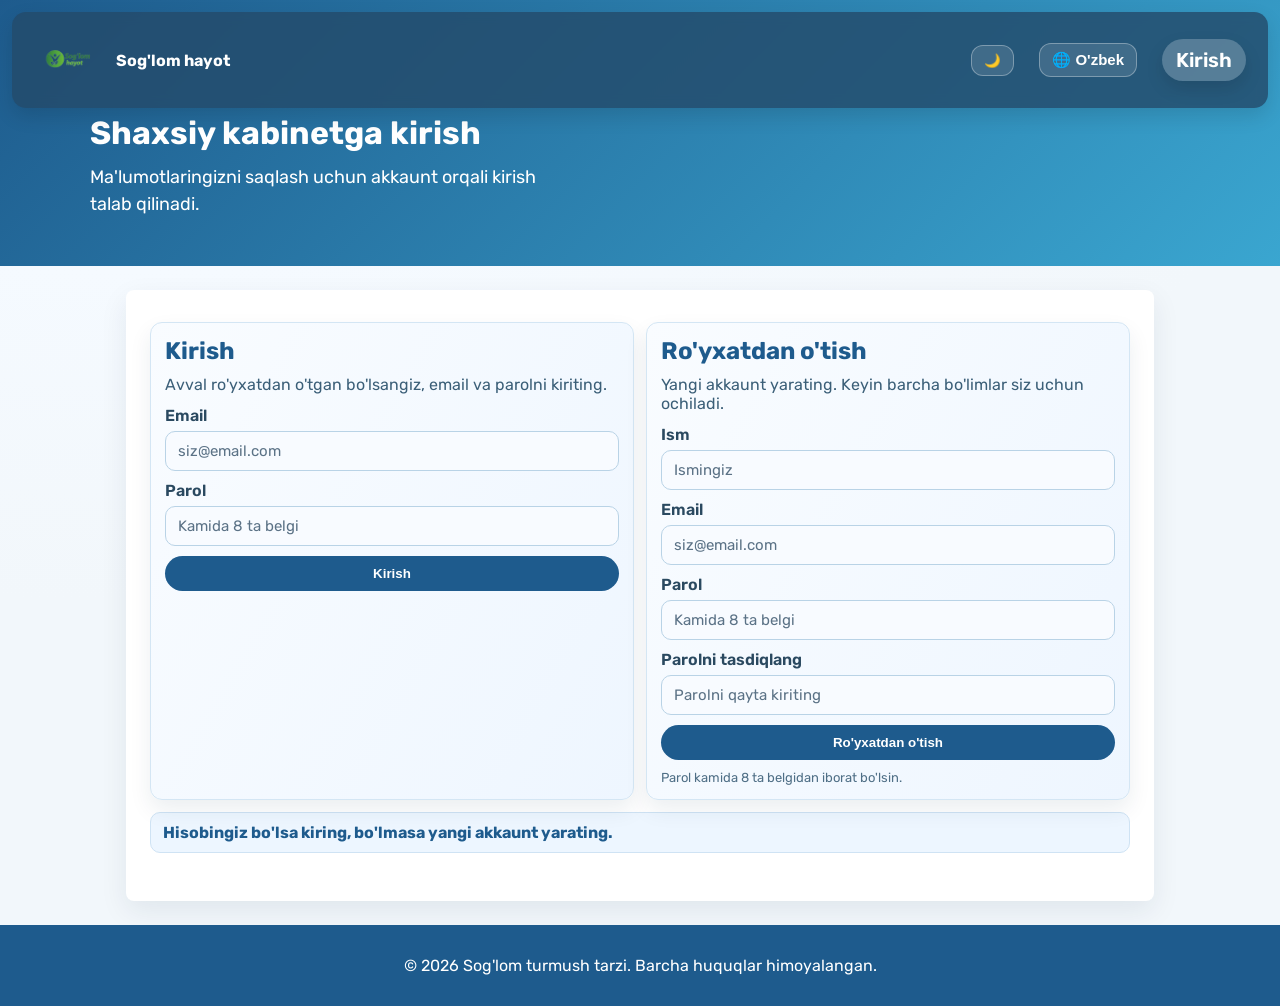
==== commit e4fc2ff2: "Loyha yangilandi: barcha sahifalar takomillashtirildi" ====
--- a/index.html
+++ b/index.html
@@ -1,4 +1,4 @@
-﻿<!DOCTYPE html>
+<!DOCTYPE html>
 <html lang="uz">
 <head>
     <meta charset="UTF-8">
--- a/css/style.css
+++ b/css/style.css
@@ -1,4 +1,4 @@
-/* Umumiy uslublar */
+﻿/* Umumiy uslublar */
 @import url('https://fonts.googleapis.com/css2?family=Rubik:wght@400;600;700&display=swap');
 
 body {
@@ -630,6 +630,26 @@
 body.theme-dark .time-chip {
     background: #1c2d42;
     color: #cfe7ff;
+}
+
+/* Hide original Google Translate completely */
+#google_translate_element {
+    position: absolute !important;
+    top: -9999px !important;
+    left: -9999px !important;
+    opacity: 0 !important;
+    pointer-events: none !important;
+    width: 0 !important;
+    height: 0 !important;
+    overflow: hidden !important;
+}
+
+.goog-te-banner-frame.skiptranslate {
+    display: none !important;
+}
+
+body {
+    top: 0px !important; 
 }
 
 .day-planner {
@@ -3412,3 +3432,467 @@
     border-left-color: #5cb6ff;
     color: #e8edf5;
 }
+
+/* Admin Panel Styles */
+.admin-table {
+    width: 100%;
+    border-collapse: collapse;
+    margin-top: 15px;
+    background: #fff;
+    border-radius: 8px;
+    overflow: hidden;
+    box-shadow: 0 4px 12px rgba(0, 0, 0, 0.05);
+}
+.admin-table th, .admin-table td {
+    padding: 12px 15px;
+    text-align: left;
+    border-bottom: 1px solid #e0e6ed;
+}
+.admin-table th {
+    background-color: #1e5b8d;
+    color: #ffffff;
+    font-weight: 600;
+}
+.admin-table tr:last-child td {
+    border-bottom: none;
+}
+.btn-delete {
+    background-color: #e74c3c;
+    color: white;
+    border: none;
+    padding: 6px 12px;
+    border-radius: 4px;
+    cursor: pointer;
+    font-weight: 600;
+    transition: background-color 0.2s;
+}
+.btn-delete:hover {
+    background-color: #c0392b;
+}
+.badge-admin {
+    background-color: #2ecc71;
+    color: white;
+    padding: 4px 8px;
+    border-radius: 12px;
+    font-size: 0.85em;
+    font-weight: bold;
+}
+body.theme-dark .admin-table {
+    background: #101a29;
+    box-shadow: 0 4px 12px rgba(0, 0, 0, 0.3);
+}
+body.theme-dark .admin-table th {
+    background-color: #152b43;
+}
+body.theme-dark .admin-table th, 
+body.theme-dark .admin-table td {
+    border-bottom: 1px solid #24354a;
+    color: #e8edf5;
+}
+
+/* Custom Language Selector */
+.custom-lang-selector {
+    position: relative;
+    margin-right: 10px;
+    display: inline-block;
+}
+
+.lang-btn {
+    border: 1px solid rgba(255, 255, 255, 0.32);
+    border-radius: 12px;
+    padding: 7px 12px;
+    background: rgba(255, 255, 255, 0.12);
+    color: #fff;
+    font-weight: 600;
+    cursor: pointer;
+    display: flex;
+    align-items: center;
+    gap: 6px;
+    font-size: 15px;
+    transition: all 0.2s ease;
+}
+
+.lang-btn:hover {
+    background: rgba(255, 255, 255, 0.18);
+}
+
+.lang-dropdown {
+    position: absolute;
+    top: calc(100% + 8px);
+    right: 0;
+    width: 220px;
+    background: #fff;
+    border-radius: 12px;
+    box-shadow: 0 10px 25px rgba(0,0,0,0.2);
+    display: none;
+    flex-direction: column;
+    z-index: 1000;
+    overflow: hidden;
+    opacity: 0;
+    transform: translateY(-10px);
+    transition: all 0.2s ease;
+}
+
+.custom-lang-selector.open .lang-dropdown {
+    display: flex;
+    opacity: 1;
+    transform: translateY(0);
+}
+
+.lang-search {
+    padding: 10px;
+    border-bottom: 1px solid #eef2f6;
+}
+
+.lang-search input {
+    width: 100%;
+    padding: 8px 12px;
+    border: 1px solid #d1e4f3;
+    border-radius: 8px;
+    font-size: 14px;
+    box-sizing: border-box;
+    background: #f8fbff;
+}
+
+.lang-list {
+    list-style: none;
+    margin: 0;
+    padding: 0;
+    max-height: 250px;
+    overflow-y: auto;
+}
+
+.lang-list li {
+    padding: 10px 15px;
+    color: #1c2a36;
+    font-size: 14px;
+    font-weight: 500;
+    cursor: pointer;
+    transition: background 0.1s ease;
+    display: flex;
+    align-items: center;
+    gap: 8px;
+}
+
+.lang-list li:hover {
+    background: #eef5ff;
+    color: #1e5b8d;
+}
+
+body.theme-dark .lang-dropdown {
+    background: #121e2b;
+    border: 1px solid #1f2d3a;
+}
+body.theme-dark .lang-search {
+body.theme-dark .guide-card h3 {
+    color: #7cc7ff;
+}
+body.theme-dark .guide-card p,
+body.theme-dark .routine-note,
+body.theme-dark .guide-steps li,
+body.theme-dark .coach-list li,
+body.theme-dark .guide-note {
+    color: #e8edf5;
+}
+body.theme-dark .exercise-time {
+    background: #1a2a3d !important;
+    color: #9ed4ff !important;
+    border: 1px solid #2c425d;
+}
+body.theme-dark .coach-title {
+    color: #9ed4ff;
+}
+body.theme-dark .coach-alert {
+    /* Dark fonlarda kontrastni oshiramiz */
+    background: #162538 !important;
+    border-left-color: #ff9f8d !important;
+    color: #ffe9df !important;
+}
+body.theme-dark .video-link {
+    color: #8ecbff;
+}
+body.theme-dark .video-link:hover {
+    color: #b8dfff;
+}
+body.theme-dark .video-wrap iframe {
+    border: 1px solid #24354a;
+    filter: brightness(0.9);
+}
+body.theme-dark .video-wrap {
+    background: #152234;
+    border-color: #24354a;
+}
+body.theme-dark .health-advice-text {
+    background: #101a29;
+    border-left-color: #5cb6ff;
+    color: #e8edf5;
+}
+
+/* Admin Panel Styles */
+.admin-table {
+    width: 100%;
+    border-collapse: collapse;
+    margin-top: 15px;
+    background: #fff;
+    border-radius: 8px;
+    overflow: hidden;
+    box-shadow: 0 4px 12px rgba(0, 0, 0, 0.05);
+}
+.admin-table th, .admin-table td {
+    padding: 12px 15px;
+    text-align: left;
+    border-bottom: 1px solid #e0e6ed;
+}
+.admin-table th {
+    background-color: #1e5b8d;
+    color: #ffffff;
+    font-weight: 600;
+}
+.admin-table tr:last-child td {
+    border-bottom: none;
+}
+.btn-delete {
+    background-color: #e74c3c;
+    color: white;
+    border: none;
+    padding: 6px 12px;
+    border-radius: 4px;
+    cursor: pointer;
+    font-weight: 600;
+    transition: background-color 0.2s;
+}
+.btn-delete:hover {
+    background-color: #c0392b;
+}
+.badge-admin {
+    background-color: #2ecc71;
+    color: white;
+    padding: 4px 8px;
+    border-radius: 12px;
+    font-size: 0.85em;
+    font-weight: bold;
+}
+body.theme-dark .admin-table {
+    background: #101a29;
+    box-shadow: 0 4px 12px rgba(0, 0, 0, 0.3);
+}
+body.theme-dark .admin-table th {
+    background-color: #152b43;
+}
+body.theme-dark .admin-table th, 
+body.theme-dark .admin-table td {
+    border-bottom: 1px solid #24354a;
+    color: #e8edf5;
+}
+
+/* Custom Language Selector */
+.custom-lang-selector {
+    position: relative;
+    margin-right: 10px;
+    display: inline-block;
+}
+
+.lang-btn {
+    border: 1px solid rgba(255, 255, 255, 0.32);
+    border-radius: 12px;
+    padding: 7px 12px;
+    background: rgba(255, 255, 255, 0.12);
+    color: #fff;
+    font-weight: 600;
+    cursor: pointer;
+    display: flex;
+    align-items: center;
+    gap: 6px;
+    font-size: 15px;
+    transition: all 0.2s ease;
+}
+
+.lang-btn:hover {
+    background: rgba(255, 255, 255, 0.18);
+}
+
+.lang-dropdown {
+    position: absolute;
+    top: calc(100% + 8px);
+    right: 0;
+    width: 220px;
+    background: #fff;
+    border-radius: 12px;
+    box-shadow: 0 10px 25px rgba(0,0,0,0.2);
+    display: none;
+    flex-direction: column;
+    z-index: 1000;
+    overflow: hidden;
+    opacity: 0;
+    transform: translateY(-10px);
+    transition: all 0.2s ease;
+}
+
+.custom-lang-selector.open .lang-dropdown {
+    display: flex;
+    opacity: 1;
+    transform: translateY(0);
+}
+
+.lang-search {
+    padding: 10px;
+    border-bottom: 1px solid #eef2f6;
+}
+
+.lang-search input {
+    width: 100%;
+    padding: 8px 12px;
+    border: 1px solid #d1e4f3;
+    border-radius: 8px;
+    font-size: 14px;
+    box-sizing: border-box;
+    background: #f8fbff;
+}
+
+.lang-list {
+    list-style: none;
+    margin: 0;
+    padding: 0;
+    max-height: 250px;
+    overflow-y: auto;
+}
+
+.lang-list li {
+    padding: 10px 15px;
+    color: #1c2a36;
+    font-size: 14px;
+    font-weight: 500;
+    cursor: pointer;
+    transition: background 0.1s ease;
+    display: flex;
+    align-items: center;
+    gap: 8px;
+}
+
+.lang-list li:hover {
+    background: #eef5ff;
+    color: #1e5b8d;
+}
+
+body.theme-dark .lang-dropdown {
+    background: #121e2b;
+    border: 1px solid #1f2d3a;
+}
+body.theme-dark .lang-search {
+    border-bottom: 1px solid #1f2d3a;
+}
+body.theme-dark .lang-list li {
+    color: #e8edf5;
+}
+body.theme-dark .lang-list li:hover {
+    background: #1c2d42;
+    color: #5cb6ff;
+}
+
+/* ========================================================================= */
+/* Responsive Design (Mobile) */
+/* ========================================================================= */
+@media (max-width: 768px) {
+    /* Header & Hero Area */
+    .hero-inner {
+        grid-template-columns: 1fr;
+        text-align: center;
+        gap: 20px;
+        padding-top: 60px;
+    }
+    
+    .header-logo {
+        width: 80%;
+        max-width: 280px;
+        margin: 0 auto;
+    }
+    
+    .hero-text h1 {
+        font-size: 26px;
+    }
+    
+    header {
+        padding: 80px 15px 30px;
+    }
+    
+    header h1 {
+        font-size: 24px;
+        margin-top: 50px;
+    }
+    
+    .hero-header {
+        padding: 70px 15px 30px;
+    }
+
+    /* Navbar & Navigation */
+    .nav-toggle {
+        display: flex;
+    }
+    
+    .nav-links {
+        display: none;
+        flex-direction: column;
+        position: absolute;
+        top: 100%;
+        left: 0;
+        right: 0;
+        background: rgba(25, 55, 82, 0.98);
+        padding: 20px;
+        border-radius: 12px;
+        box-shadow: 0 10px 20px rgba(0,0,0,0.3);
+        margin-top: 10px;
+        gap: 15px;
+        z-index: 999;
+    }
+    
+    .navbar.nav-open .nav-links {
+        display: flex;
+        animation: fadeIn 0.3s ease;
+    }
+    
+    .nav-links li {
+        margin-left: 0;
+        width: 100%;
+        text-align: center;
+        justify-content: center;
+        display: flex;
+    }
+    
+    .nav-links a {
+        display: block;
+        padding: 12px;
+        font-size: 18px;
+        width: 100%;
+    }
+    
+    /* Layout adjustments for forms & grids */
+    .stats-grid, 
+    .quick-grid, 
+    .profile-form, 
+    .workout-form, 
+    .sleep-grid, 
+    .feedback-form, 
+    .day-task-form, 
+    .goal-progress-form,
+    .challenge-body {
+        grid-template-columns: 1fr;
+    }
+
+    /* Language Dropdown Adjustment for Mobile */
+    .lang-dropdown {
+        left: 50%;
+        transform: translateX(-50%) translateY(-10px);
+        right: auto;
+        width: 260px;
+    }
+    
+    .custom-lang-selector.open .lang-dropdown {
+        transform: translateX(-50%) translateY(0);
+    }
+}
+
+@keyframes fadeIn {
+    from { opacity: 0; transform: translateY(-10px); }
+    to { opacity: 1; transform: translateY(0); }
+}
+
